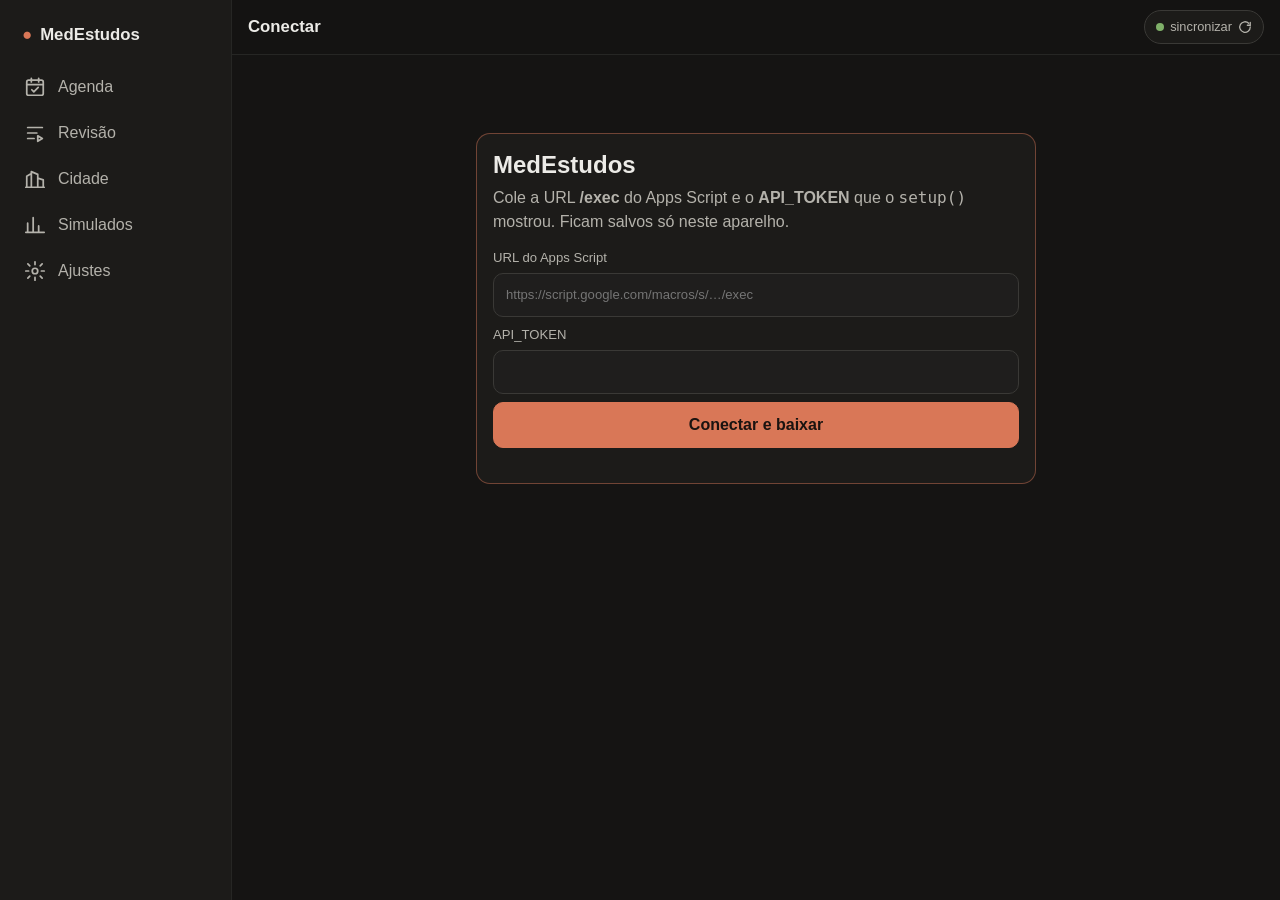
==== index.html @ 6bff692c "MedEstudos 5: PWA offline (Agenda, Revisão por Drops com modo áudio, Cidade, Simulados) + backend Ap" ====
<!DOCTYPE html>
<html lang="pt-BR">
<head>
<meta charset="utf-8">
<meta name="viewport" content="width=device-width, initial-scale=1, viewport-fit=cover">
<meta name="theme-color" content="#151413">
<meta name="apple-mobile-web-app-capable" content="yes">
<meta name="mobile-web-app-capable" content="yes">
<meta name="apple-mobile-web-app-status-bar-style" content="black-translucent">
<meta name="apple-mobile-web-app-title" content="MedEstudos">
<title>MedEstudos</title>
<link rel="manifest" href="manifest.json">
<link rel="apple-touch-icon" href="icon-192.png">
<style>
:root{
  --bg:#151413;--bg2:#1f1e1d;--s1:#1c1b19;--s2:#262624;--s3:#302f2c;--linha:#3a3936;
  --tx:#ecebe7;--tx2:#b4b2ab;--tx3:#85837c;--ac:#d97757;--ac2:#e8956f;--acf:rgba(217,119,87,.14);
  --ok:#7fb069;--okf:rgba(127,176,105,.15);--er:#e06c5f;--erf:rgba(224,108,95,.15);--am:#e3b448;--amf:rgba(227,180,72,.15);
  --az:#5fa8d3;--azf:rgba(95,168,211,.15);--rx:#a78bdb;--rxf:rgba(167,139,219,.15);--la:#e8914a;--laf:rgba(232,145,74,.15);
  --r:14px;--r2:10px;--sb:env(safe-area-inset-bottom,0px);--st:env(safe-area-inset-top,0px);
  --fonte:-apple-system,BlinkMacSystemFont,"SF Pro Text","Segoe UI",Roboto,"Helvetica Neue",Arial,sans-serif;
}
*{box-sizing:border-box;-webkit-tap-highlight-color:transparent}
html,body{margin:0;background:var(--bg);color:var(--tx);font-family:var(--fonte);font-size:16px;line-height:1.5}
body{min-height:100dvh;overscroll-behavior-y:none}
button,input,select,textarea{font:inherit;color:inherit}
a{color:var(--ac2)}
h1,h2,h3,h4{margin:0;line-height:1.25;text-wrap:balance}
h1{font-size:1.5rem}h2{font-size:1.15rem}h3{font-size:1rem}
p{margin:.4em 0}
.mut{color:var(--tx2)}.mut2{color:var(--tx3)}.peq{font-size:.85rem}.mpeq{font-size:.75rem}
.num{font-variant-numeric:tabular-nums}

/* ---------- estrutura ---------- */
#topo{position:sticky;top:0;z-index:20;display:flex;align-items:center;gap:10px;padding:calc(var(--st) + 10px) 16px 10px;
  background:rgba(21,20,19,.92);backdrop-filter:blur(12px);-webkit-backdrop-filter:blur(12px);border-bottom:1px solid var(--s2)}
#topo .titulo{font-weight:650;font-size:1.05rem;flex:1;min-width:0;overflow:hidden;text-overflow:ellipsis;white-space:nowrap}
#sinc{display:flex;align-items:center;gap:6px;border:1px solid var(--linha);background:var(--s1);border-radius:999px;padding:5px 11px;font-size:.8rem;color:var(--tx2);cursor:pointer;min-height:34px}
#sinc .bola{width:8px;height:8px;border-radius:50%;background:var(--ok)}
#sinc.pend .bola{background:var(--am)}#sinc.off .bola{background:var(--tx3)}#sinc.erro .bola{background:var(--er)}
#sinc.girando svg{animation:gira 1s linear infinite}
@keyframes gira{to{transform:rotate(360deg)}}
main{padding:16px 16px calc(96px + var(--sb));max-width:980px;margin:0 auto}
#navb{position:fixed;left:0;right:0;bottom:0;z-index:30;display:flex;background:rgba(28,27,25,.96);backdrop-filter:blur(12px);-webkit-backdrop-filter:blur(12px);
  border-top:1px solid var(--s2);padding:6px 4px calc(6px + var(--sb))}
#navb button{flex:1;background:none;border:0;display:flex;flex-direction:column;align-items:center;gap:2px;padding:6px 0;font-size:.68rem;color:var(--tx3);cursor:pointer;min-height:48px}
#navb button.ativo{color:var(--ac)}
#navb svg,#navl svg{width:22px;height:22px}
#navl{display:none}
@media (min-width:900px){
  body{display:grid;grid-template-columns:232px 1fr}
  #navb{display:none}
  #navl{display:flex;flex-direction:column;gap:2px;position:sticky;top:0;height:100dvh;padding:calc(var(--st) + 18px) 12px 18px;background:var(--s1);border-right:1px solid var(--s2);overflow:auto}
  #navl .marca{font-weight:700;font-size:1.05rem;padding:4px 10px 16px;display:flex;align-items:center;gap:8px}
  #navl button{display:flex;align-items:center;gap:12px;background:none;border:0;border-radius:var(--r2);padding:10px 12px;color:var(--tx2);cursor:pointer;text-align:left}
  #navl button:hover{background:var(--s2)}
  #navl button.ativo{background:var(--acf);color:var(--ac)}
  #coluna{min-width:0}
  main{padding:24px 28px 48px}
}

/* ---------- componentes ---------- */
.card{background:var(--s1);border:1px solid var(--s2);border-radius:var(--r);padding:16px;margin:0 0 12px}
.card.ac{border-color:rgba(217,119,87,.45)}
.sec{margin:22px 0 10px;display:flex;align-items:baseline;justify-content:space-between;gap:10px}
.sec h2{font-size:1rem;letter-spacing:.01em}
.grade{display:grid;gap:12px}
@media (min-width:640px){.g2{grid-template-columns:1fr 1fr}.g3{grid-template-columns:repeat(3,1fr)}}
.g3f{grid-template-columns:repeat(3,1fr);gap:8px}.g3f .card{padding:12px;margin:0}.g3f h2{font-size:1.1rem}
.lin{display:flex;align-items:center;gap:10px}.lin.esp{justify-content:space-between}.lin.wrap{flex-wrap:wrap}
.col{display:flex;flex-direction:column;gap:8px}
.bt{appearance:none;border:1px solid var(--linha);background:var(--s2);color:var(--tx);border-radius:var(--r2);padding:10px 14px;min-height:44px;cursor:pointer;font-weight:550;display:inline-flex;align-items:center;justify-content:center;gap:8px}
.bt:active{transform:scale(.98)}
.bt.pri{background:var(--ac);border-color:var(--ac);color:#1a1310}
.bt.ghost{background:none}
.bt.peq{min-height:36px;padding:6px 11px;font-size:.85rem}
.bt.cheio{width:100%}
.bt:disabled{opacity:.45;cursor:default}
.chip{display:inline-flex;align-items:center;gap:5px;border-radius:999px;padding:3px 10px;font-size:.76rem;font-weight:550;background:var(--s2);color:var(--tx2);white-space:nowrap}
.chip.ac{background:var(--acf);color:var(--ac2)}.chip.ok{background:var(--okf);color:var(--ok)}.chip.er{background:var(--erf);color:var(--er)}
.chip.am{background:var(--amf);color:var(--am)}.chip.az{background:var(--azf);color:var(--az)}.chip.rx{background:var(--rxf);color:var(--rx)}.chip.la{background:var(--laf);color:var(--la)}
.chips{display:flex;gap:6px;flex-wrap:wrap}
.filtro{display:flex;gap:6px;overflow-x:auto;padding-bottom:2px;scrollbar-width:none}
.filtro button{border:1px solid var(--linha);background:none;border-radius:999px;padding:6px 12px;font-size:.82rem;color:var(--tx2);cursor:pointer;white-space:nowrap;min-height:34px}
.filtro button.on{background:var(--acf);border-color:var(--ac);color:var(--ac2)}
input[type=text],input[type=url],input[type=password],input[type=number],input[type=date],input[type=time],input[type=datetime-local],input[type=search],select,textarea{
  width:100%;background:var(--bg2);border:1px solid var(--linha);border-radius:var(--r2);padding:10px 12px;min-height:44px;outline:none}
textarea{min-height:110px;resize:vertical;line-height:1.45}
input:focus,select:focus,textarea:focus{border-color:var(--ac)}
label.campo{display:flex;flex-direction:column;gap:5px;font-size:.82rem;color:var(--tx2)}
.barra{height:8px;border-radius:99px;background:var(--s2);overflow:hidden}
.barra>i{display:block;height:100%;background:var(--ac);border-radius:99px}
.barra.ok>i{background:var(--ok)}
.vazio{text-align:center;color:var(--tx3);padding:26px 10px}
.lista>*{border-top:1px solid var(--s2);padding:12px 0}.lista>*:first-child{border-top:0}
.item{display:flex;align-items:center;gap:12px;cursor:pointer}
.item .mid{flex:1;min-width:0}
.item .t{font-weight:600;overflow:hidden;text-overflow:ellipsis}
.seta{color:var(--tx3);flex:none}
#toast{position:fixed;left:50%;bottom:calc(84px + var(--sb));transform:translateX(-50%) translateY(20px);opacity:0;background:var(--s3);border:1px solid var(--linha);
  color:var(--tx);padding:10px 16px;border-radius:12px;z-index:60;transition:.25s;max-width:min(92vw,460px);font-size:.9rem;pointer-events:none}
#toast.on{opacity:1;transform:translateX(-50%)}
@media (min-width:900px){#toast{bottom:28px}}
.folha{position:fixed;inset:0;z-index:50;background:rgba(0,0,0,.55);display:flex;align-items:flex-end;justify-content:center}
.folha>div{background:var(--s1);border:1px solid var(--s2);border-radius:20px 20px 0 0;width:100%;max-width:560px;max-height:88dvh;overflow:auto;padding:18px 18px calc(18px + var(--sb))}
@media (min-width:900px){.folha{align-items:center}.folha>div{border-radius:20px}}
.voltar{background:none;border:0;color:var(--tx2);display:inline-flex;align-items:center;gap:4px;padding:6px 0;margin-bottom:6px;cursor:pointer;min-height:40px}

/* ---------- energia ---------- */
.energia{border-radius:var(--r);padding:14px 16px;display:flex;gap:12px;align-items:flex-start;margin-bottom:12px;border:1px solid var(--s2)}
.energia .ico{width:38px;height:38px;border-radius:12px;display:grid;place-items:center;flex:none;font-size:1.2rem}
.cor-vermelho{background:var(--erf);color:var(--er)}.cor-roxo{background:var(--rxf);color:var(--rx)}.cor-laranja{background:var(--laf);color:var(--la)}
.cor-amarelo{background:var(--amf);color:var(--am)}.cor-verde{background:var(--okf);color:var(--ok)}.cor-azul{background:var(--azf);color:var(--az)}.cor-padrao{background:var(--acf);color:var(--ac2)}
.semana{display:grid;grid-template-columns:repeat(7,1fr);gap:6px}
.semana div{background:var(--s1);border:1px solid var(--s2);border-radius:10px;padding:7px 2px;text-align:center;font-size:.72rem}
.semana div b{display:block;font-size:.95rem}
.semana .pt{display:flex;gap:2px;justify-content:center;margin-top:4px;min-height:6px}
.semana .pt i{width:6px;height:6px;border-radius:50%}
.semana .hoje{border-color:var(--ac)}

/* ---------- anéis ---------- */
.aneis{display:grid;grid-template-columns:repeat(3,1fr);gap:10px}
.anel{display:flex;flex-direction:column;align-items:center;gap:4px;text-align:center}
.anel svg{width:84px;height:84px}
.anel .v{font-weight:700;font-size:1.05rem}

/* ---------- blocos de revisão ---------- */
.bloco{font-size:1.02rem}
.bloco .txt p{margin:.55em 0}
.bloco .txt strong{color:#fff;font-weight:650}
.bloco .txt ul{margin:.4em 0;padding-left:1.2em}
.verif{background:var(--amf);color:var(--am);border-radius:5px;padding:0 4px;font-size:.8em}
.fluxo{display:flex;flex-direction:column;align-items:stretch;gap:0;margin:12px 0}
.fluxo .no{background:var(--s2);border:1px solid var(--linha);border-radius:12px;padding:10px 12px}
.fluxo .no .rot{font-size:.72rem;color:var(--ac2);font-weight:650;text-transform:uppercase;letter-spacing:.04em}
.fluxo .seta{align-self:center;color:var(--ac);line-height:1;padding:4px 0}
.fluxo .ramos{display:grid;gap:8px;grid-template-columns:1fr 1fr;margin-top:8px}
.fluxo .ramos>div{background:var(--bg2);border-radius:10px;padding:8px 10px;font-size:.9rem}
.fichas{display:grid;gap:10px;margin:12px 0}
@media (min-width:640px){.fichas{grid-template-columns:1fr 1fr}}
.ficha{background:var(--s2);border:1px solid var(--linha);border-radius:12px;padding:12px}
.ficha h4{font-size:.98rem;margin-bottom:6px;color:var(--ac2)}
.ficha dl{margin:0;display:grid;gap:6px}
.ficha dt{font-size:.7rem;text-transform:uppercase;color:var(--tx3);letter-spacing:.04em}
.ficha dd{margin:0}
.lacuna{background:var(--acf);border:1px dashed var(--ac);color:var(--ac2);border-radius:8px;padding:6px 10px;cursor:pointer;display:block;width:100%;text-align:left;font-size:.88rem}
.cadeia{display:flex;flex-wrap:wrap;align-items:center;gap:6px;margin:12px 0}
.cadeia span.elo{background:var(--s2);border:1px solid var(--linha);border-radius:10px;padding:7px 10px;font-size:.92rem}
.cadeia .sx{color:var(--ac)}
.opcoes{display:flex;flex-direction:column;gap:8px;margin-top:10px}
.op{text-align:left;border:1px solid var(--linha);background:var(--s2);border-radius:12px;padding:12px 14px;cursor:pointer;min-height:48px;display:flex;gap:10px}
.op .l{font-weight:700;color:var(--tx3);flex:none}
.op.certa{border-color:var(--ok);background:var(--okf)}.op.errada{border-color:var(--er);background:var(--erf)}
.op:disabled{cursor:default}
.expl{margin-top:10px;background:var(--bg2);border-left:3px solid var(--ac);border-radius:8px;padding:10px 12px;font-size:.93rem}
.progresso-s{display:flex;gap:4px;margin:6px 0 14px}
.progresso-s i{flex:1;height:4px;border-radius:9px;background:var(--s2)}
.progresso-s i.f{background:var(--ac)}

/* ---------- cidade ---------- */
.cidade svg{width:100%;height:auto;display:block}
.predio{cursor:pointer}
.predio:hover .corpo,.predio.sel .corpo{stroke:var(--ac);stroke-width:2}

/* ---------- gráfico ---------- */
.graf svg{width:100%;height:auto;display:block}
.graf text{fill:var(--tx3);font-size:11px}
.cron{font-variant-numeric:tabular-nums;font-weight:700}
.cron.alerta{color:var(--er)}
.check{display:flex;gap:10px;align-items:flex-start;padding:8px 0;cursor:pointer}
.check input{width:20px;height:20px;margin-top:2px;accent-color:var(--ac);flex:none}
table.t{width:100%;border-collapse:collapse;font-size:.88rem}
table.t th,table.t td{padding:8px 6px;border-bottom:1px solid var(--s2);text-align:left;vertical-align:top}
table.t th{color:var(--tx3);font-weight:550;font-size:.75rem;text-transform:uppercase}
.erro-lin{display:grid;gap:6px;grid-template-columns:1fr 70px;background:var(--bg2);border-radius:12px;padding:10px;margin-bottom:8px}
.erro-lin .full{grid-column:1/-1}
@media (min-width:640px){.erro-lin{grid-template-columns:2fr 70px 1.2fr 1.5fr 1.5fr 40px}.erro-lin .full{grid-column:auto}}
.sr{position:absolute;width:1px;height:1px;overflow:hidden;clip:rect(0 0 0 0)}
/* ---------- MedEstudos 5 ---------- */
#navb button span{font-size:.68rem}
.chip.ok{background:var(--okf);color:var(--ok)}.chip.er{background:var(--erf);color:var(--er)}.chip.am{background:var(--amf);color:var(--am)}
.chip.ac{background:var(--acf);color:var(--ac2)}.chip.rx{background:var(--rxf);color:var(--rx)}
.chip.cor-vermelho{background:var(--erf);color:var(--er)}.chip.cor-laranja{background:var(--laf);color:var(--la)}.chip.cor-roxo{background:var(--rxf);color:var(--rx)}
.chip.cor-azul{background:var(--azf);color:var(--az)}.chip.cor-verde{background:var(--okf);color:var(--ok)}.chip.cor-amarelo{background:var(--amf);color:var(--am)}
.dia{background:var(--s1);border:1px solid var(--s2);border-radius:var(--r);padding:12px 14px;margin-bottom:10px}
.dia.hoje{border-color:var(--ac)}.dia.passado{opacity:.72}
.ck{border-top:1px solid var(--s2);padding:10px 0 4px;margin-top:8px}.ck.feito b{color:var(--tx2)}
.ckf{display:grid;grid-template-columns:auto 1fr 1fr auto;gap:6px;margin-top:8px;align-items:center}
.ckf input{min-width:0;width:100%}
.seg2{display:flex;border:1px solid var(--linha);border-radius:10px;overflow:hidden}
.seg2 button{background:none;border:0;padding:8px 10px;color:var(--tx2);font-size:.85rem}.seg2 button.on{background:var(--acf);color:var(--ac2);font-weight:600}
@media (max-width:420px){.ckf{grid-template-columns:1fr 1fr}.ckf .seg2{grid-column:1/-1}.ckf [data-ok]{grid-column:1/-1}}
.luz{display:inline-block;width:10px;height:10px;border-radius:3px;margin-right:5px;vertical-align:-1px}.luz.g{width:12px;height:12px;margin-top:5px;flex:none}
.predio{cursor:pointer}.janelas{display:grid;grid-template-columns:repeat(auto-fill,minmax(11px,1fr));gap:3px}
.janelas i{display:block;aspect-ratio:1;border-radius:2px}
.ouvir{display:flex;align-items:center;gap:14px;width:100%;border:0;border-radius:18px;padding:18px;background:linear-gradient(135deg,var(--ac),#b9573a);color:#fff;text-align:left;cursor:pointer}
.ouvir:disabled{opacity:.45}.ouvir small{display:block;opacity:.85;font-size:.8rem}.ouvir b{font-size:1.1rem}
.frente h2{font-size:1.25rem}.verso h3.h-doc{font-size:1rem;margin:14px 0 4px;color:var(--ac2)}.verso ul{padding-left:18px;margin:4px 0}.verso li{margin:3px 0}
.info{margin:-4px -4px 12px;border-radius:12px;overflow:hidden;cursor:zoom-in;background:var(--bg2)}.info img{width:100%;display:block}
.notas{display:grid;grid-template-columns:repeat(3,1fr);gap:8px;position:sticky;bottom:calc(76px + var(--sb));margin-top:10px}
@media (min-width:900px){.notas{bottom:12px}}
.notas button{border:0;border-radius:14px;padding:12px 4px;font-weight:700;font-size:1rem;color:#141312}.notas small{display:block;font-weight:500;font-size:.72rem;opacity:.8}
.n-er{background:var(--er)}.n-am{background:var(--am)}.n-ok{background:var(--ok)}
.zoom{position:fixed;inset:0;z-index:90;background:#000}.zoom .zc{width:100%;height:100%;overflow:auto;touch-action:pinch-zoom pan-x pan-y}.zoom img{width:100%;display:block}
.zoom .fx{position:fixed;top:calc(var(--st) + 10px);right:10px;z-index:2;background:rgba(0,0,0,.6);border:0;color:#fff;border-radius:50%;width:44px;height:44px}
body.sem-scroll{overflow:hidden}
#player{position:fixed;inset:0;z-index:80;background:#0e0d0c;display:flex;flex-direction:column;padding:calc(var(--st) + 6px) 12px calc(var(--sb) + 10px)}
.pl-top{display:flex;justify-content:space-between;align-items:center}.pl-top button{background:none;border:0;color:var(--tx2);padding:8px}
.pl-img{flex:1;min-height:0;display:flex;align-items:center;justify-content:center;overflow:hidden;border-radius:14px}
.pl-img img{max-width:100%;max-height:100%;object-fit:contain;border-radius:10px}.pl-sem{padding:16px;overflow:auto;max-height:100%;color:var(--tx2)}
.pl-txt{padding:10px 4px}.pl-txt h2{font-size:1.15rem;margin:6px 0 2px}
.pl-ctl{display:flex;justify-content:center;align-items:center;gap:34px;padding:6px 0}
.pl-ctl button{background:none;border:0;color:var(--tx);padding:10px}.pl-ctl .pp{background:var(--ac);color:#141312;border-radius:50%;width:76px;height:76px;display:flex;align-items:center;justify-content:center}
</style>
</head>
<body>
<nav id="navl" aria-label="Navegação"></nav>
<div id="coluna">
  <header id="topo">
    <div class="titulo" id="titulo">MedEstudos</div>
    <button id="sinc" type="button" aria-label="Sincronizar"><span class="bola"></span><span id="sincTx">—</span>
      <svg width="14" height="14" viewBox="0 0 24 24" fill="none" stroke="currentColor" stroke-width="2.2" stroke-linecap="round"><path d="M21 12a9 9 0 1 1-2.64-6.36"/><path d="M21 4v5h-5"/></svg></button>
  </header>
  <main id="view"></main>
</div>
<nav id="navb" aria-label="Navegação"></nav>
<div id="toast" role="status" aria-live="polite"></div>
<script>
'use strict';
const VERSAO_APP = '5.0-drops';
/* ---------------- utilidades ---------------- */
const $ = (s, el = document) => el.querySelector(s);
const $$ = (s, el = document) => Array.from(el.querySelectorAll(s));
const esc = s => String(s == null ? '' : s).replace(/[&<>"']/g, c => ({ '&': '&amp;', '<': '&lt;', '>': '&gt;', '"': '&quot;', "'": '&#39;' }[c]));
const norm = s => String(s == null ? '' : s).normalize('NFD').replace(/[̀-ͯ]/g, '').toLowerCase().replace(/\s+/g, ' ').trim();
const uid = () => (crypto.randomUUID ? crypto.randomUUID() : 'e' + Date.now().toString(36) + Math.random().toString(36).slice(2, 10));
const pad = n => String(n).padStart(2, '0');
const isoDia = (d = new Date()) => d.getFullYear() + '-' + pad(d.getMonth() + 1) + '-' + pad(d.getDate());
const somaDias = (iso, n) => { const d = new Date(iso + 'T12:00:00'); d.setDate(d.getDate() + n); return isoDia(d); };
const diffDias = (a, b) => Math.round((new Date(a + 'T12:00:00') - new Date(b + 'T12:00:00')) / 864e5);
const brDia = iso => iso ? iso.slice(8, 10) + '/' + iso.slice(5, 7) : '—';
const DIAS_SEM = ['dom', 'seg', 'ter', 'qua', 'qui', 'sex', 'sáb'];
const num = v => { if (v == null || v === '') return null; if (typeof v === 'number') return v; let s = String(v).replace('%', '').trim(); if (s.includes(',')) s = s.replace(/\./g, '').replace(',', '.'); const n = parseFloat(s); return isNaN(n) ? null : n; };
const clamp = (v, a, b) => Math.max(a, Math.min(b, v));
const sim = (a, b) => {
  const pa = norm(a).split(/[^a-z0-9]+/).filter(w => w.length > 2), pb = new Set(norm(b).split(/[^a-z0-9]+/).filter(w => w.length > 2));
  if (!pa.length || !pb.size) return 0;
  return pa.filter(w => pb.has(w)).length / Math.min(pa.length, pb.size);
};
function casarAssunto(nome, nomes) {
  const n = norm(nome); if (!n) return null;
  let x = nomes.find(c => norm(c) === n); if (x) return x;
  x = nomes.find(c => { const k = norm(c); return k.includes(n) || n.includes(k); }); if (x) return x;
  let melhor = null, nota = 0.6; nomes.forEach(c => { const s = sim(nome, c); if (s > nota) { nota = s; melhor = c; } });
  return melhor;
}
function pilarCanon(p) {
  const n = norm(p); if (!n) return '';
  return pilares().find(x => norm(x) === n || norm(x).split('/').some(y => n.includes(y))) || p;
}
/** "Clínica Médica", "clinica medica", "GO" → um dos 6 prédios. */
function areaCanon(a) {
  const n = norm(a);
  if (!n) return 'Outros';
  const exato = AREAS6.find(x => norm(x) === n); if (exato) return exato;
  if (n.includes('clin')) return 'Clínica médica';
  if (n.includes('cirur')) return 'Cirurgia';
  if (n.includes('gineco') || n === 'go') return 'Ginecologia';
  if (n.includes('obst')) return 'Obstetrícia';
  if (n.includes('pedi')) return 'Pediatria';
  if (n.includes('prevent') || n.includes('coletiva') || n.includes('familia')) return 'Preventiva';
  return a;
}
/** Markdown leve: **negrito**, *itálico*, listas "- ", parágrafos, [VERIFICAR]. */
function md(s) {
  if (!s) return '';
  const blocos = String(s).replace(/\r/g, '').split(/\n{2,}/);
  return blocos.map(b => {
    const linhas = b.split('\n');
    const inline = t => esc(t).replace(/\*\*(.+?)\*\*/g, '<strong>$1</strong>').replace(/(^|[^*])\*([^*\n]+)\*/g, '$1<em>$2</em>').replace(/\[VERIFICAR\]/g, '<span class="verif">verificar</span>');
    if (linhas.every(l => /^\s*[-•]\s+/.test(l))) return '<ul>' + linhas.map(l => '<li>' + inline(l.replace(/^\s*[-•]\s+/, '')) + '</li>').join('') + '</ul>';
    return '<p>' + linhas.map(inline).join('<br>') + '</p>';
  }).join('');
}
function toast(msg, ms = 2600) {
  const t = $('#toast'); t.textContent = msg; t.classList.add('on');
  clearTimeout(toast._t); toast._t = setTimeout(() => t.classList.remove('on'), ms);
}
async function copiar(texto) {
  try { await navigator.clipboard.writeText(texto); return true; }
  catch (e) {
    const ta = document.createElement('textarea'); ta.value = texto; ta.style.position = 'fixed'; ta.style.opacity = '0';
    document.body.appendChild(ta); ta.select(); let ok = false; try { ok = document.execCommand('copy'); } catch (x) { } ta.remove(); return ok;
  }
}
function folha(html, aoAbrir) {
  const f = document.createElement('div'); f.className = 'folha';
  f.innerHTML = '<div role="dialog" aria-modal="true">' + html + '</div>';
  f.addEventListener('click', e => { if (e.target === f) f.remove(); });
  document.body.appendChild(f);
  if (aoAbrir) aoAbrir(f.firstChild, () => f.remove());
  return () => f.remove();
}

/* ---------------- ícones ---------------- */
const ICO = {
  agenda: '<rect x="3" y="4.5" width="18" height="16.5" rx="2"/><path d="M3 9.5h18M8 2.5v4M16 2.5v4"/><path d="m8.5 15 2.2 2.2 4.8-4.8"/>',
  revisao: '<path d="M4 6h16M4 12h10M4 18h7"/><path d="m15 15 5 3-5 3z"/>',
  cidade: '<path d="M3 21V9l5-3v15M8 21V4l7 3v14M15 21V11l6 2v8M2 21h20"/>',
  simulados: '<path d="M4 20V10M10 20V4M16 20v-7M22 20H2"/>',
  ajustes: '<circle cx="12" cy="12" r="3"/><path d="M12 2v3M12 19v3M4.2 4.2l2.1 2.1M17.7 17.7l2.1 2.1M2 12h3M19 12h3M4.2 19.8l2.1-2.1M17.7 6.3l2.1-2.1"/>',
  play: '<path d="M7 4v16l13-8z" fill="currentColor"/>', pause: '<path d="M7 4h4v16H7zM14 4h4v16h-4z" fill="currentColor"/>',
  prox: '<path d="M5 4l10 8-10 8zM17 4h2.5v16H17z" fill="currentColor"/>', ant: '<path d="M19 4 9 12l10 8zM4.5 4H7v16H4.5z" fill="currentColor"/>',
  fechar: '<path d="M6 6l12 12M18 6 6 18"/>', voltar: '<path d="M15 18l-6-6 6-6"/>', seta: '<path d="M9 18l6-6-6-6"/>'
};
const ico = (k, w = 22) => `<svg width="${w}" height="${w}" viewBox="0 0 24 24" fill="none" stroke="currentColor" stroke-width="1.9" stroke-linecap="round" stroke-linejoin="round" aria-hidden="true">${ICO[k] || ''}</svg>`;

/* ---------------- IndexedDB (kv, outbox, img) ---------------- */
const DB = {
  _db: null,
  abrir() {
    if (this._db) return Promise.resolve(this._db);
    return new Promise((ok, falha) => {
      const r = indexedDB.open('medestudos5', 1);
      r.onupgradeneeded = () => { const d = r.result; d.createObjectStore('kv'); d.createObjectStore('outbox', { keyPath: 'event_id' }); d.createObjectStore('img'); };
      r.onsuccess = () => { this._db = r.result; ok(this._db); };
      r.onerror = () => falha(r.error);
    });
  },
  async tx(store, modo, fn) {
    const d = await this.abrir();
    return new Promise((ok, falha) => {
      const t = d.transaction(store, modo), s = t.objectStore(store); let res;
      const r = fn(s); if (r) r.onsuccess = () => { res = r.result; };
      t.oncomplete = () => ok(res); t.onerror = () => falha(t.error); t.onabort = () => falha(t.error);
    });
  },
  get: k => DB.tx('kv', 'readonly', s => s.get(k)),
  set: (k, v) => DB.tx('kv', 'readwrite', s => s.put(v, k)),
  imgGet: k => DB.tx('img', 'readonly', s => s.get(k)),
  imgSet: (k, v) => DB.tx('img', 'readwrite', s => s.put(v, k)),
  imgKeys: () => DB.tx('img', 'readonly', s => s.getAllKeys()),
  outboxAll: () => DB.tx('outbox', 'readonly', s => s.getAll()),
  outboxAdd: ev => DB.tx('outbox', 'readwrite', s => s.put(ev)),
  outboxDel: ids => DB.tx('outbox', 'readwrite', s => { ids.forEach(id => s.delete(id)); }),
  outboxCount: () => DB.tx('outbox', 'readonly', s => s.count())
};

/* ---------------- estado ---------------- */
const GAS = !!(window.google && google.script && google.script.run); // aberto pela URL /exec do Apps Script
const S = { cred: null, boot: null, local: { pausa: 8, voz: '' }, pend: 0, sincronizando: false, ultimaSinc: null, erroSinc: '', bootNovo: null };
const B = () => S.boot || {};
const cfg = (nome, padrao) => { const c = B().config || {}; const k = Object.keys(c).find(x => norm(x) === norm(nome)); return k == null || c[k] === '' ? padrao : c[k]; };
const pilares = () => (B().pilares && B().pilares.length ? B().pilares : ['Fisiopatologia/Anatomia', 'Clínica/Diferencial', 'Propedêutica/Exames', 'Farmacologia/Tratamento', 'Algoritmo/Conduta']);
const AREAS6 = ['Clínica médica', 'Cirurgia', 'Ginecologia', 'Obstetrícia', 'Pediatria', 'Preventiva'];
const salvarBoot = () => DB.set('boot', S.boot);
const salvarLocal = () => DB.set('local', S.local);

/* ---------------- API (fetch no GitHub Pages · google.script.run dentro do Apps Script) ---------------- */
function apiGas(params) {
  return new Promise((ok, falha) => google.script.run.withSuccessHandler(t => { const j = JSON.parse(t); j.ok ? ok(j) : falha(new Error(j.erro || 'falha')); })
    .withFailureHandler(falha).apiRun(JSON.stringify(params)));
}
async function apiGet(params) {
  if (GAS) return apiGas(params);
  const u = new URL(S.cred.url);
  Object.entries(Object.assign({ token: S.cred.token }, params)).forEach(([k, v]) => u.searchParams.set(k, v));
  const j = await (await fetch(u.toString(), { redirect: 'follow', cache: 'no-store' })).json();
  if (!j.ok) throw new Error(j.erro || 'falha na API');
  return j;
}
async function apiPost(corpo) {
  if (GAS) return apiGas(corpo);
  const r = await fetch(S.cred.url, { method: 'POST', redirect: 'follow', headers: { 'Content-Type': 'text/plain;charset=utf-8' }, body: JSON.stringify(Object.assign({ token: S.cred.token }, corpo)) });
  const j = await r.json();
  if (!j.ok) throw new Error(j.erro || 'falha na API');
  return j;
}

/* ---------------- Outbox: tudo funciona offline e sobe quando houver sinal ---------------- */
async function emitir(tipo, dados) {
  const ev = Object.assign({ event_id: uid(), tipo, ts: new Date().toISOString(), data: isoDia() }, dados || {});
  await DB.outboxAdd(ev); await salvarBoot(); await atualizarPend();
  clearTimeout(emitir._t); emitir._t = setTimeout(() => sincronizar(false), 2500);
  return ev;
}
async function atualizarPend() { S.pend = await DB.outboxCount(); pintarSinc(); }
function pintarSinc() {
  const b = $('#sinc'), t = $('#sincTx'); if (!b) return;
  b.classList.remove('pend', 'off', 'erro', 'girando');
  if (S.sincronizando) b.classList.add('girando');
  if (!navigator.onLine) { b.classList.add('off'); t.textContent = S.pend ? S.pend + ' offline' : 'offline'; return; }
  if (S.erroSinc) b.classList.add('erro');
  if (S.pend) { b.classList.add('pend'); t.textContent = S.pend + (S.pend === 1 ? ' pendente' : ' pendentes'); }
  else t.textContent = S.ultimaSinc ? 'sincronizado' : 'sincronizar';
}
async function sincronizar(forcarBoot) {
  if (!S.cred || S.sincronizando || !navigator.onLine) { pintarSinc(); return; }
  S.sincronizando = true; S.erroSinc = ''; pintarSinc();
  try {
    let fila = (await DB.outboxAll()).sort((a, b) => String(a.ts).localeCompare(String(b.ts)));
    while (fila.length) {
      const lote = fila.slice(0, 40);
      const r = await apiPost({ action: 'syncOutbox', eventos: lote });
      const remover = (r.resultados || []).filter(x => x.event_id).map(x => x.event_id);
      (r.resultados || []).filter(x => x.status === 'erro').forEach(x => console.warn('evento com erro', x));
      await DB.outboxDel(remover);
      fila = fila.filter(e => !remover.includes(e.event_id));
      if (remover.length < lote.length) break;
    }
    await atualizarPend();
    if (!S.pend || forcarBoot) await baixarBoot(true);
    S.ultimaSinc = new Date();
  } catch (e) {
    S.erroSinc = e.message || String(e);
    if (forcarBoot) toast('Sem conexão com o Apps Script: ' + S.erroSinc);
  } finally { S.sincronizando = false; pintarSinc(); }
}
async function baixarBoot(fresco) {
  const j = await apiGet({ action: 'bootstrap', fresh: fresco ? '1' : '0' });
  delete j.ms;
  if (Player.ativo || Rota.sessao) { S.bootNovo = j; return; }
  S.boot = j; S.ultimaSinc = new Date(); await salvarBoot(); Rota.render();
  baixarImagens();
}

/* ---------------- Infográficos guardados no aparelho ---------------- */
const IMG = {};
async function imgURL(id) {
  if (!id) return '';
  if (IMG[id]) return IMG[id];
  let d = await DB.imgGet(id).catch(() => null);
  if (!d && navigator.onLine && S.cred) {
    try { const j = await apiGet({ action: 'imagem', id }); d = 'data:' + j.mime + ';base64,' + j.b64; await DB.imgSet(id, d); } catch (e) { return ''; }
  }
  return (IMG[id] = d || '');
}
async function baixarImagens() {
  const lim = somaDias(isoDia(), 7);
  const ids = ((B().revisao || {}).drops || []).filter(d => d.img && d.prox <= lim).map(d => d.img);
  for (const id of ids) await imgURL(id);
}

/* ---------------- navegação ---------------- */
const NAV = [['agenda', 'Agenda'], ['revisao', 'Revisão'], ['cidade', 'Cidade'], ['simulados', 'Simulados'], ['ajustes', 'Ajustes']];
const Rota = {
  atual: 'agenda', arg: '', sessao: null,
  ir(h) { if (location.hash !== '#' + h) location.hash = h; else this.render(); },
  ler() { const h = decodeURIComponent(location.hash.slice(1)) || 'agenda'; const i = h.indexOf('/'); this.atual = i < 0 ? h : h.slice(0, i); this.arg = i < 0 ? '' : h.slice(i + 1); },
  render() {
    this.ler();
    if (!S.cred) this.atual = 'conexao';
    if (S.bootNovo && !this.sessao && !Player.ativo) { S.boot = S.bootNovo; S.bootNovo = null; salvarBoot(); }
    const base = this.atual === 'lancar' ? 'simulados' : this.atual === 'card' ? 'revisao' : this.atual;
    $$('#navl button,#navb button').forEach(b => b.classList.toggle('ativo', b.dataset.r === base));
    if (!['lancar', 'card'].includes(this.atual)) this.sessao = null;
    const v = $('#view'), fn = TELAS[this.atual] || TELAS.agenda;
    try { fn(v, this.arg); } catch (e) { console.error(e); v.innerHTML = '<div class="card"><h2>Erro na tela</h2><p class="mut">' + esc(e.message) + '</p></div>'; }
    window.scrollTo(0, 0);
  }
};
function titulo(t) { $('#titulo').textContent = t; document.title = t + ' · MedEstudos'; }
function montarNav() {
  $('#navl').innerHTML = '<div class="marca"><span style="color:var(--ac)">●</span> MedEstudos</div>' + NAV.map(([r, n]) => `<button data-r="${r}">${ico(r)}<span>${n}</span></button>`).join('');
  $('#navb').innerHTML = NAV.map(([r, n]) => `<button data-r="${r}">${ico(r)}<span>${n}</span></button>`).join('');
  $$('#navl button,#navb button').forEach(b => b.onclick = () => Rota.ir(b.dataset.r));
}
const TELAS = {};

/* ---------------- Conexão e Ajustes ---------------- */
TELAS.conexao = (v) => {
  titulo('Conectar');
  const c = S.cred || {};
  v.innerHTML = `<div class="card ac" style="max-width:560px;margin:6vh auto 0">
    <h1 style="margin-bottom:6px">MedEstudos</h1>
    <p class="mut">Cole a URL <b>/exec</b> do Apps Script e o <b>API_TOKEN</b> que o <code>setup()</code> mostrou. Ficam salvos só neste aparelho.</p>
    <div class="col" style="margin-top:14px">
      <label class="campo">URL do Apps Script<input type="url" id="cUrl" placeholder="https://script.google.com/macros/s/…/exec" value="${esc(c.url || '')}" autocomplete="off"></label>
      <label class="campo">API_TOKEN<input type="password" id="cTok" value="${esc(c.token || '')}" autocomplete="off"></label>
      <button class="bt pri cheio" id="cOk">Conectar e baixar</button><p class="mut2 peq" id="cMsg"></p></div></div>`;
  $('#cOk').onclick = async () => {
    const url = $('#cUrl').value.trim(), token = $('#cTok').value.trim();
    if (!/^https:\/\/script\.google(usercontent)?\.com\/.+\/exec/.test(url)) { $('#cMsg').textContent = 'A URL precisa terminar em /exec.'; return; }
    $('#cOk').disabled = true; $('#cMsg').textContent = 'Testando…';
    const ant = S.cred; S.cred = { url, token };
    try { await apiGet({ action: 'ping' }); await DB.set('cred', S.cred); $('#cMsg').textContent = 'Conectado. Baixando…'; await baixarBoot(true); Rota.ir('agenda'); }
    catch (e) { S.cred = ant; $('#cMsg').textContent = 'Não conectou: ' + e.message; $('#cOk').disabled = false; }
  };
};
TELAS.ajustes = (v) => {
  titulo('Ajustes');
  const vozes = Fala.vozes();
  v.innerHTML = `<div class="card col">
      <h3>Modo áudio</h3>
      <label class="campo">Pausa para pensar: <b id="pzv">${S.local.pausa}s</b><input type="range" min="5" max="15" step="1" id="pz" value="${S.local.pausa}"></label>
      <label class="campo">Voz<select id="vz"><option value="">Automática (pt-BR)</option>${vozes.map(x => `<option ${x.name === S.local.voz ? 'selected' : ''}>${esc(x.name)}</option>`).join('')}</select></label>
      <label class="campo">Velocidade: <b id="vlv">${S.local.vel || 1}×</b><input type="range" min="0.8" max="1.4" step="0.05" id="vl" value="${S.local.vel || 1}"></label>
      <button class="bt" id="tst">🔊 Testar voz</button></div>
    <div class="card col"><h3>Offline</h3><p class="mut peq">Textos e infográficos dos próximos 7 dias ficam no aparelho. Abra o app com internet antes de viajar.</p>
      <button class="bt" id="bx">⬇ Baixar tudo agora</button><p class="mut2 peq" id="bxm"></p></div>
    <div class="card col"><h3>Conexão</h3><p class="mut peq">${GAS ? 'Aberto direto pelo Apps Script.' : esc((S.cred || {}).url || '—')}</p>
      ${GAS ? '' : '<button class="bt" id="rc">Trocar URL / token</button>'}
      <p class="mut2 mpeq">Dados de ${esc(B().geradoEm ? new Date(B().geradoEm).toLocaleString('pt-BR') : '—')} · v${esc(B().versao || '')}</p></div>`;
  $('#pz').oninput = e => { S.local.pausa = +e.target.value; $('#pzv').textContent = S.local.pausa + 's'; salvarLocal(); };
  $('#vl').oninput = e => { S.local.vel = +e.target.value; $('#vlv').textContent = S.local.vel + '×'; salvarLocal(); };
  $('#vz').onchange = e => { S.local.voz = e.target.value; salvarLocal(); };
  $('#tst').onclick = () => Fala.falar('Olá, Bruno. Esta é a voz da sua revisão.', () => { });
  $('#bx').onclick = async () => { $('#bxm').textContent = 'Baixando…'; await sincronizar(true); await baixarImagens(); $('#bxm').textContent = 'Pronto: ' + (await DB.imgKeys()).length + ' infográfico(s) no aparelho.'; };
  if ($('#rc')) $('#rc').onclick = () => { S.cred = null; Rota.render(); };
};

/* =================== Agenda semanal + check-in =================== */
const NOME_DIA = ['Domingo', 'Segunda', 'Terça', 'Quarta', 'Quinta', 'Sexta', 'Sábado'];
function cargaDia(p) { return p >= 8 ? ['pesado', 'er'] : p >= 4 ? ['médio', 'am'] : ['leve', 'ok']; }
function linhaCheckin(x, dia, origem) {
  const c = x.checkin, nome = x.catalogo || x.assunto;
  const k = esc(JSON.stringify({ a: nome, d: dia, o: origem }));
  return `<div class="ck ${c ? 'feito' : ''}" data-ck="${k}">
    <div class="lin esp" style="align-items:flex-start"><div><b>${esc(nome)}</b>${x.catalogo && norm(x.catalogo) !== norm(x.assunto) ? `<div class="mpeq mut2">${esc(x.assunto)}</div>` : ''}
      <div class="mpeq mut">${esc([x.area, x.hora, x.prazo ? 'prazo ' + brDia(x.prazo) : '', x.info && x.info.topicos > 1 ? x.info.topicos + ' tópicos de prova' : ''].filter(Boolean).join(' · '))}</div></div>
      ${c ? `<span class="chip ${c.estudou ? 'ok' : 'er'}">${c.estudou ? (c.feitas ? c.certas + '/' + c.feitas : '✓') : 'não'}</span>` : ''}</div>
    ${c ? '' : `<div class="ckf"><div class="seg2"><button data-e="1" class="on">Estudei</button><button data-e="0">Não</button></div>
      <input type="number" inputmode="numeric" placeholder="Questões" data-q><input type="number" inputmode="numeric" placeholder="Acertos" data-c>
      <button class="bt pri peq" data-ok>Salvar</button></div>`}</div>`;
}
function ligarCheckins(v, rerender) {
  $$('[data-ck]', v).forEach(el => {
    if (!$('[data-ok]', el)) return;
    let estudou = true;
    $$('[data-e]', el).forEach(b => b.onclick = () => { estudou = b.dataset.e === '1'; $$('[data-e]', el).forEach(x => x.classList.toggle('on', x === b)); });
    $('[data-ok]', el).onclick = async () => {
      const info = JSON.parse(el.dataset.ck), q = +$('[data-q]', el).value || 0, c = +$('[data-c]', el).value || 0;
      if (c > q) { toast('Acertos maior que questões.'); return; }
      const ck = { estudou, feitas: q, certas: c, data: info.d };
      (B().semana.dias || []).forEach(d => [...d.extensivo, ...(d.internato || [])].forEach(x => { if (norm(x.catalogo || x.assunto) === norm(info.a)) x.checkin = ck; }));
      const cat = (B().catalogo || []).find(x => norm(x.nome) === norm(info.a));
      if (cat && (q || estudou)) { cat.feitas += q; cat.certas += c; cat.contato = isoDia(); }
      await emitir('checkin', { assunto: info.a, estudou, feitas: q, certas: c, data: info.d, origem: info.o });
      toast(estudou ? 'Check-in salvo.' : 'Marcado como não estudado.'); rerender();
    };
  });
}
TELAS.agenda = (v) => {
  titulo('Agenda');
  const sem = B().semana || { dias: [] }, hoje = isoDia();
  const fila = filaDoDia();
  const total = sem.dias.reduce((s, d) => s + d.extensivo.length + (d.internato || []).length, 0);
  const feitos = sem.dias.reduce((s, d) => s + [...d.extensivo, ...(d.internato || [])].filter(x => x.checkin).length, 0);
  v.innerHTML = `
    ${sem.revisao ? '<div class="card ac"><b>Semana de revisão do Extensivo</b><p class="mut peq">Sem Drops novos: a Revisão vira maratona dos flashcards das últimas semanas e do que você marcou "Errei".</p></div>' : ''}
    ${sem.erro ? `<div class="card"><p class="mut">${esc(sem.erro)}</p></div>` : ''}
    <div class="grade g3f" style="margin-bottom:12px">
      <div class="card"><div class="mut mpeq">Extensivo</div><h2 class="num">${sem.semanaN ? 'Sem. ' + esc(sem.semanaN) : '—'}</h2><div class="mut peq">${brDia(sem.segunda)} a ${brDia(somaDias(sem.segunda || hoje, 6))}</div></div>
      <div class="card"><div class="mut mpeq">Check-ins</div><h2 class="num">${feitos}/${total}</h2><div class="mut peq">na semana</div></div>
      <div class="card" id="irRev" style="cursor:pointer"><div class="mut mpeq">Revisão hoje</div><h2 class="num">${fila.length}</h2><div class="mut peq">Drops + cards ›</div></div>
    </div>
    ${sem.dias.map(d => {
      const dt = new Date(d.iso + 'T12:00:00'), [cg, cc] = cargaDia(d.peso), itens = d.extensivo.length + (d.internato || []).length;
      return `<div class="dia ${d.iso === hoje ? 'hoje' : ''} ${d.iso < hoje ? 'passado' : ''}">
        <div class="lin esp"><h3>${NOME_DIA[dt.getDay()]} <span class="mut">${brDia(d.iso)}</span></h3>${d.folga ? '<span class="chip ok">folga</span>' : `<span class="chip ${cc}">${cg}</span>`}</div>
        ${d.eventos.length ? `<div class="chips" style="margin:6px 0">${d.eventos.map(e => `<span class="chip cor-${e.cor || 'x'}">${esc(e.hora)} ${esc(e.titulo)}</span>`).join('')}</div>` : ''}
        ${d.extensivo.map(x => linhaCheckin(x, d.iso, x.evento || 'Extensivo')).join('')}
        ${(d.internato || []).map(x => linhaCheckin(x, d.iso, 'Internato')).join('')}
        ${!itens && !d.eventos.length ? '<div class="mpeq mut2">Livre</div>' : ''}</div>`;
    }).join('') || '<div class="vazio">Nenhum evento lido do Calendar.</div>'}
    <div class="sec"><h2>Registrar outro assunto</h2></div>
    <div class="card"><datalist id="dlA">${(B().catalogo || []).map(c => `<option value="${esc(c.nome)}">`).join('')}</datalist>
      <div class="ck" data-ck='${esc(JSON.stringify({ a: '', d: hoje, o: 'Avulso' }))}' id="avulso"><input type="text" list="dlA" placeholder="Assunto do catálogo" id="avA" style="width:100%;margin-bottom:8px">
      <div class="ckf"><div class="seg2"><button data-e="1" class="on">Estudei</button><button data-e="0">Não</button></div>
      <input type="number" inputmode="numeric" placeholder="Questões" data-q><input type="number" inputmode="numeric" placeholder="Acertos" data-c><button class="bt pri peq" data-ok>Salvar</button></div></div></div>`;
  $('#irRev').onclick = () => Rota.ir('revisao');
  $('#avA').onchange = e => { const el = $('#avulso'), o = JSON.parse(el.dataset.ck); o.a = e.target.value; el.dataset.ck = JSON.stringify(o); };
  ligarCheckins(v, () => TELAS.agenda(v));
};

/* =================== Cidade: panorama de todos os assuntos =================== */
const LUZ = { apagada: ['Nunca vi', 'var(--s3)'], contato: ['Já tive contato', 'var(--az)'], vermelha: ['< 50%', 'var(--er)'], amarela: ['50–74%', 'var(--am)'], verde: ['≥ 75%', 'var(--ok)'] };
TELAS.cidade = (v, arg) => {
  const areas = B().cidade || [];
  if (arg) {
    const a = areas.find(x => norm(x.area) === norm(arg)); if (!a) { Rota.ir('cidade'); return; }
    titulo(a.area);
    const f = Rota._fC || 'todos', ordem = { vermelha: 0, amarela: 1, contato: 2, verde: 3, apagada: 4 };
    const lista = a.assuntos.filter(x => f === 'todos' || x.luz === f).sort((x, y) => ordem[x.luz] - ordem[y.luz] || (y.rec || 0) - (x.rec || 0));
    v.innerHTML = `<button class="voltar">${ico('voltar', 18)} Cidade</button>
      <div class="filtro" style="margin:8px 0 12px"><button data-f="todos" class="${f === 'todos' ? 'on' : ''}">Todos</button>${Object.keys(LUZ).map(k => `<button data-f="${k}" class="${f === k ? 'on' : ''}"><i class="luz" style="background:${LUZ[k][1]}"></i>${LUZ[k][0]}</button>`).join('')}</div>
      <div class="card"><div class="lista">${lista.map(x => `<div class="lin" style="align-items:flex-start"><i class="luz g" style="background:${LUZ[x.luz][1]}"></i><div style="flex:1;min-width:0"><b>${esc(x.nome)}</b>
        <div class="mpeq mut">${esc(x.sub || '')}${x.rec ? ' · recorrência ' + x.rec : ''}${x.drops ? ' · ' + x.drops + ' Drop(s)' : ''}${x.contato ? ' · contato ' + brDia(x.contato) : ''}</div></div>
        <div class="num peq" style="text-align:right">${x.feitas ? `${x.certas}/${x.feitas}` : ''}${x.simQ ? `<div class="mpeq mut">sim ${x.simQ - x.simE}/${x.simQ}</div>` : ''}${x.pct != null ? `<div class="mpeq"><b>${x.pct}%</b></div>` : ''}</div></div>`).join('') || '<div class="vazio">Nada aqui.</div>'}</div></div>`;
    $('.voltar', v).onclick = () => Rota.ir('cidade');
    $$('[data-f]', v).forEach(b => b.onclick = () => { Rota._fC = b.dataset.f; TELAS.cidade(v, arg); });
    return;
  }
  titulo('Cidade');
  const T = areas.reduce((s, a) => ({ t: s.t + a.total, c: s.c + a.contato }), { t: 0, c: 0 });
  v.innerHTML = `<div class="card"><div class="lin esp"><div><div class="mut mpeq">Assuntos com contato</div><h2 class="num">${T.c} / ${T.t}</h2></div><h2 class="num" style="color:var(--ac)">${T.t ? Math.round(100 * T.c / T.t) : 0}%</h2></div>
      <div class="barra" style="margin-top:8px"><i style="width:${T.t ? 100 * T.c / T.t : 0}%"></i></div>
      <div class="chips" style="margin-top:10px">${Object.keys(LUZ).map(k => `<span class="mpeq mut"><i class="luz" style="background:${LUZ[k][1]}"></i>${LUZ[k][0]}</span>`).join(' ')}</div></div>
    ${areas.map(a => { const pe = a.feitas ? Math.round(100 * a.certas / a.feitas) : null, ps = a.simQ ? Math.round(100 * (a.simQ - a.simE) / a.simQ) : null;
      return `<div class="card predio" data-a="${esc(a.area)}"><div class="lin esp"><h3>${esc(a.area)}</h3><span class="mut peq">${a.contato}/${a.total} ›</span></div>
        <div class="mpeq mut" style="margin:2px 0 8px">${pe != null ? 'Questões ' + pe + '%' : 'Sem questões'}${ps != null ? ' · Simulados ' + ps + '%' : ''}</div>
        <div class="janelas">${a.assuntos.map(x => `<i style="background:${LUZ[x.luz][1]}" title="${esc(x.nome)}"></i>`).join('')}</div></div>`; }).join('')}`;
  $$('[data-a]', v).forEach(c => c.onclick = () => Rota.ir('cidade/' + c.dataset.a));
};

/* =================== Revisão: Drops + Flashcards + modo áudio/carro =================== */
const GATILHO = 'Quais são os achados clássicos, a lógica, a conduta padrão-ouro e as armadilhas de prova?';

/** Fila de hoje: tudo vencido. Em semana de revisão do Extensivo, puxa também os próximos 7 dias e o que você errou. */
function filaDoDia() {
  const R = B().revisao || { drops: [], flash: [] }, hoje = isoDia(), rev = (B().semana || {}).revisao;
  const lim = rev ? somaDias(hoje, 7) : hoje;
  const ok = x => x.prox <= lim || (rev && x.erros > 0);
  const feitos = S.local.feitosHoje && S.local.feitosHoje.dia === hoje ? S.local.feitosHoje.ids : [];
  return [...R.drops.filter(ok), ...R.flash.filter(ok)].filter(x => !feitos.includes(x.kind + x.id))
    .sort((a, b) => (a.kind === b.kind ? 0 : a.kind === 'drop' ? -1 : 1) || String(a.prox).localeCompare(String(b.prox)));
}
function marcarFeito(item) {
  const hoje = isoDia();
  if (!S.local.feitosHoje || S.local.feitosHoje.dia !== hoje) S.local.feitosHoje = { dia: hoje, ids: [] };
  S.local.feitosHoje.ids.push(item.kind + item.id); salvarLocal();
}
/** Mesma regra do servidor (Revisao.gs → T_proximo_). */
function proximo(nota, i, f) {
  i = +i || 0; f = +f || 2.1;
  if (nota === 'errei') { i = 1; f = Math.max(1.3, f - 0.2); }
  else if (nota === 'dificil') { i = i < 3 ? 3 : Math.round(i * 1.2); f = Math.max(1.3, f - 0.15); }
  else i = i < 7 ? 7 : Math.round(i * f);
  return { intervalo: Math.min(i, 180), facilidade: Math.round(f * 100) / 100 };
}
async function avaliar(item, nota) {
  const p = proximo(nota, item.intervalo, item.facilidade);
  Object.assign(item, p, { prox: somaDias(isoDia(), p.intervalo) });
  if (nota === 'errei') item.erros++; else item.acertos++;
  marcarFeito(item);
  await emitir('avaliar', { kind: item.kind, id: item.id, nota });
  return p.intervalo;
}
const rotulo = x => x.kind === 'drop' ? 'Drop #' + (x.serie || 1) : 'Flashcard';

TELAS.revisao = (v) => {
  titulo('Revisão');
  const fila = filaDoDia(), R = B().revisao || { drops: [], flash: [] }, hoje = isoDia();
  const min = Math.round(fila.reduce((s, x) => s + ((x.audio || x.verso || '').length / 14 + S.local.pausa + 6), 0) / 60);
  const prox = [...R.drops, ...R.flash].filter(x => x.prox > hoje).sort((a, b) => a.prox.localeCompare(b.prox)).slice(0, 12);
  v.innerHTML = `
    <button class="ouvir" id="ouvir" ${fila.length ? '' : 'disabled'}>${ico('play', 26)}<span><b>Ouvir revisão do dia</b><small>${fila.length} item(ns) · ~${min} min · pausa ${S.local.pausa}s</small></span></button>
    ${(B().semana || {}).revisao ? '<p class="mut peq" style="margin:8px 2px">Semana de revisão: a fila inclui os próximos 7 dias e tudo que você errou.</p>' : ''}
    ${R.pendentesGeracao ? `<p class="mut2 mpeq" style="margin:8px 2px">${R.pendentesGeracao} Drop(s) em produção para esta semana.</p>` : ''}
    <div class="sec"><h2>Hoje</h2>${fila.length ? '<button class="bt peq" id="ler">Revisar na tela</button>' : ''}</div>
    <div class="card"><div class="lista">${fila.map((x, i) => `<div class="item" data-i="${i}"><span class="chip ${x.kind === 'drop' ? 'ac' : 'rx'}">${rotulo(x)}</span>
      <div class="mid"><div class="t">${esc(x.assunto)}</div><div class="mpeq mut">${esc(x.area || '')}${x.esp && x.esp !== x.area ? ' · ' + esc(x.esp) : ''}${x.erros ? ' · ' + x.erros + ' erro(s)' : ''}</div></div>${ico('seta', 18)}</div>`).join('') || '<div class="vazio">Nada para hoje. 🎉</div>'}</div></div>
    <div class="sec"><h2>Próximos</h2></div>
    <div class="card"><div class="lista">${prox.map(x => `<div class="lin esp peq"><span>${esc(x.assunto)} <span class="mut2">${rotulo(x)}</span></span><span class="num mut">${brDia(x.prox)}</span></div>`).join('') || '<div class="vazio">—</div>'}</div></div>`;
  $('#ouvir').onclick = () => Player.abrir(filaDoDia(), 0);
  if ($('#ler')) $('#ler').onclick = () => { Rota.sessao = { fila: filaDoDia(), i: 0 }; Rota.ir('card'); };
  $$('[data-i]', v).forEach(el => el.onclick = () => { Rota.sessao = { fila: filaDoDia(), i: +el.dataset.i }; Rota.ir('card'); });
};

/* ---------- card na tela: frente → verso (MODO LEITURA + infográfico) → Errei/Difícil/Fácil ---------- */
TELAS.card = async (v) => {
  const s = Rota.sessao; if (!s || !s.fila.length) { Rota.ir('revisao'); return; }
  if (s.i >= s.fila.length) { titulo('Revisão'); v.innerHTML = `<div class="card" style="text-align:center"><h2>Fila concluída ✓</h2><p class="mut">${s.fila.length} item(ns) revisado(s).</p><button class="bt pri" id="fim">Voltar</button></div>`; Rota.sessao = null; $('#fim').onclick = () => Rota.ir('revisao'); return; }
  const x = s.fila[s.i], virado = !!s.virado;
  titulo((s.i + 1) + ' de ' + s.fila.length);
  v.innerHTML = `<button class="voltar">${ico('voltar', 18)} Revisão</button>
    <div class="card frente"><div class="chips"><span class="chip ${x.kind === 'drop' ? 'ac' : 'rx'}">${rotulo(x)}</span><span class="chip">${esc(x.area || '')}</span>${x.esp && x.esp !== x.area ? `<span class="chip">${esc(x.esp)}</span>` : ''}</div>
      <h2 style="margin:10px 0 6px">${esc(x.assunto)}</h2><p class="mut">${x.kind === 'drop' ? GATILHO : md(x.frente)}</p></div>
    ${virado ? `<div class="card verso">${x.kind === 'drop' ? (x.img ? '<div id="info" class="info"><div class="mut2 peq">carregando infográfico…</div></div>' : '') + (md2(x.leitura) || `<p class="mut">Texto ainda não baixado. ${x.doc ? `<a href="${esc(x.doc)}" target="_blank">Abrir o Doc</a>` : ''}</p>`) : md2(x.verso)}</div>
      <div class="notas"><button data-n="errei" class="n-er">Errei<small>1 dia</small></button><button data-n="dificil" class="n-am">Difícil<small>${proximo('dificil', x.intervalo, x.facilidade).intervalo} d</small></button><button data-n="facil" class="n-ok">Fácil<small>${proximo('facil', x.intervalo, x.facilidade).intervalo} d</small></button></div>`
    : '<button class="bt pri cheio" id="virar" style="margin-top:4px">Mostrar resposta</button>'}`;
  $('.voltar', v).onclick = () => { Rota.sessao = null; Rota.ir('revisao'); };
  if (!virado) { $('#virar').onclick = () => { s.virado = true; TELAS.card(v); }; return; }
  $$('[data-n]', v).forEach(b => b.onclick = async () => { const d = await avaliar(x, b.dataset.n); toast('Volta em ' + d + (d === 1 ? ' dia' : ' dias')); s.i++; s.virado = false; TELAS.card(v); });
  if (x.img) { const u = await imgURL(x.img), el = $('#info', v); if (el) el.innerHTML = u ? `<img src="${u}" alt="Infográfico">` : '<div class="mut2 peq">Infográfico indisponível offline.</div>'; if (u && el) el.onclick = () => zoom(u); }
};
/** md() + títulos "### " vindos do Doc. */
function md2(s) { return md(String(s || '').replace(/^### (.+)$/gm, '**$1**')).replace(/<p><strong>([^<]+)<\/strong><\/p>/g, '<h3 class="h-doc">$1</h3>'); }
function zoom(u) {
  const f = document.createElement('div'); f.className = 'zoom'; f.innerHTML = `<button class="fx">${ico('fechar')}</button><div class="zc"><img src="${u}"></div>`;
  $('.fx', f).onclick = () => f.remove(); document.body.appendChild(f);
}

/* ---------- Fala: Web Speech API pt-BR (offline com a voz do aparelho) ---------- */
const Fala = {
  vozes() { return (speechSynthesis.getVoices() || []).filter(x => /^pt/i.test(x.lang)); },
  voz() { const vs = this.vozes(); return vs.find(x => x.name === S.local.voz) || vs.find(x => /pt[-_]BR/i.test(x.lang) && /luciana|google|francisca|felipe/i.test(x.name)) || vs.find(x => /pt[-_]BR/i.test(x.lang)) || vs[0] || null; },
  /** Quebra em frases (≤ 220 caracteres): evita o corte de falas longas em alguns navegadores. */
  pedacos(t) {
    const fr = String(t || '').replace(/\*\*/g, '').replace(/\s+/g, ' ').match(/[^.!?;:]+[.!?;:]*/g) || [];
    const out = []; fr.forEach(f => { f = f.trim(); if (!f) return; while (f.length > 220) { const k = f.lastIndexOf(',', 220) > 60 ? f.lastIndexOf(',', 220) + 1 : 220; out.push(f.slice(0, k)); f = f.slice(k).trim(); } if (f) out.push(f); });
    return out;
  },
  falar(texto, fim, token) {
    const ps = this.pedacos(texto); let i = 0;
    const prox = () => {
      if (token && token !== Player.token) return;
      if (i >= ps.length) { fim(); return; }
      const u = new SpeechSynthesisUtterance(ps[i++]); u.lang = 'pt-BR'; u.rate = S.local.vel || 1; const vz = this.voz(); if (vz) u.voice = vz;
      u.onend = prox; u.onerror = e => { if (e.error !== 'interrupted' && e.error !== 'canceled') prox(); };
      speechSynthesis.speak(u);
    };
    speechSynthesis.cancel(); prox();
  }
};
if ('speechSynthesis' in window) speechSynthesis.onvoiceschanged = () => { };

/* ---------- Player: modo áudio/carro ---------- */
const SILENCIO = (() => { // 1 s de silêncio em WAV: mantém a sessão de mídia (Now Playing / volante do carro)
  const n = 8000, b = new ArrayBuffer(44 + n), d = new DataView(b), w = (o, s) => [...s].forEach((c, i) => d.setUint8(o + i, c.charCodeAt(0)));
  w(0, 'RIFF'); d.setUint32(4, 36 + n, true); w(8, 'WAVEfmt '); d.setUint32(16, 16, true); d.setUint16(20, 1, true); d.setUint16(22, 1, true);
  d.setUint32(24, 8000, true); d.setUint32(28, 8000, true); d.setUint16(32, 1, true); d.setUint16(34, 8, true); w(36, 'data'); d.setUint32(40, n, true);
  for (let i = 0; i < n; i++) d.setUint8(44 + i, 128);
  return URL.createObjectURL(new Blob([b], { type: 'audio/wav' }));
})();
const Player = {
  ativo: false, fila: [], i: 0, tocando: false, token: 0, lock: null, audio: null, ouvidos: new Set(), timer: null,
  async abrir(fila, i) {
    if (!fila.length) return;
    this.fila = fila; this.i = i || 0; this.ativo = true; this.ouvidos = new Set();
    const el = document.createElement('div'); el.id = 'player';
    el.innerHTML = `<div class="pl-top"><button id="plX" aria-label="Fechar">${ico('fechar')}</button><span id="plN" class="mut peq"></span><span></span></div>
      <div id="plImg" class="pl-img"></div><div class="pl-txt"><div id="plTag" class="chips"></div><h2 id="plT"></h2><p id="plE" class="mut peq"></p></div>
      <div class="pl-ctl"><button id="plA">${ico('ant', 30)}</button><button id="plP" class="pp">${ico('pause', 34)}</button><button id="plS">${ico('prox', 30)}</button></div>`;
    document.body.appendChild(el); document.body.classList.add('sem-scroll');
    $('#plX').onclick = () => this.fechar(); $('#plA').onclick = () => this.ir(this.i - 1); $('#plS').onclick = () => this.ir(this.i + 1);
    $('#plP').onclick = () => this.tocando ? this.pausar() : this.tocar();
    let x0 = null; el.addEventListener('touchstart', e => { x0 = e.touches[0].clientX; }, { passive: true });
    el.addEventListener('touchend', e => { if (x0 == null) return; const dx = e.changedTouches[0].clientX - x0; if (Math.abs(dx) > 60) this.ir(this.i + (dx < 0 ? 1 : -1)); x0 = null; });
    this.audio = new Audio(SILENCIO); this.audio.loop = true; this.audio.volume = 0.01;
    try { await this.audio.play(); } catch (e) { }
    if ('mediaSession' in navigator) {
      const ms = navigator.mediaSession, h = (a, f) => { try { ms.setActionHandler(a, f); } catch (e) { } };
      h('play', () => this.tocar()); h('pause', () => this.pausar()); h('nexttrack', () => this.ir(this.i + 1)); h('previoustrack', () => this.ir(this.i - 1));
      h('seekforward', () => this.ir(this.i + 1)); h('seekbackward', () => this.ir(this.i - 1));
    }
    document.addEventListener('visibilitychange', this._vis = () => { if (document.visibilityState === 'visible' && this.tocando) this.acordar(); });
    this.tocar();
  },
  async acordar() { try { if ('wakeLock' in navigator && !this.lock) { this.lock = await navigator.wakeLock.request('screen'); this.lock.addEventListener('release', () => { this.lock = null; }); } } catch (e) { } },
  async mostrar() {
    const x = this.fila[this.i];
    $('#plN').textContent = (this.i + 1) + ' / ' + this.fila.length;
    $('#plTag').innerHTML = `<span class="chip ${x.kind === 'drop' ? 'ac' : 'rx'}">${rotulo(x)}</span><span class="chip">${esc(x.area || '')}</span>`;
    $('#plT').textContent = x.assunto; $('#plE').textContent = x.kind === 'drop' ? GATILHO : String(x.frente || '').replace(/\*\*/g, '');
    const u = x.kind === 'drop' ? await imgURL(x.img) : '';
    if (this.fila[this.i] !== x) return;
    $('#plImg').innerHTML = u ? `<img src="${u}" alt="">` : `<div class="pl-sem">${x.kind === 'drop' ? 'Sem infográfico' : md2(x.verso)}</div>`;
    if (u) $('#plImg img').onclick = () => zoom(u);
    if ('mediaSession' in navigator) {
      try { navigator.mediaSession.metadata = new MediaMetadata({ title: x.assunto, artist: rotulo(x) + ' · ' + (x.area || ''), album: 'MedEstudos · Revisão', artwork: u ? [{ src: u, sizes: '1080x1920', type: 'image/jpeg' }] : [] }); } catch (e) { }
    }
  },
  roteiro(x) {
    const intro = x.kind === 'drop' ? 'Drop: ' + x.assunto + '. ' + GATILHO : 'Flashcard de ' + x.assunto + '. ' + String(x.frente || '');
    const resp = x.kind === 'drop' ? (x.audio || x.leitura || '') : (x.audio || x.verso || '');
    return { intro, resp: String(resp).replace(/^### /gm, '').replace(/^\s*- /gm, '') };
  },
  tocar() {
    this.tocando = true; this.acordar(); $('#plP').innerHTML = ico('pause', 34);
    if (this.audio) this.audio.play().catch(() => { });
    if ('mediaSession' in navigator) navigator.mediaSession.playbackState = 'playing';
    this.item();
  },
  item() {
    clearTimeout(this.timer);
    if (this.i >= this.fila.length) { this.concluir(); return; }
    const tk = ++this.token, x = this.fila[this.i], r = this.roteiro(x);
    this.mostrar();
    Fala.falar(r.intro, () => {
      this.timer = setTimeout(() => {
        if (tk !== this.token) return;
        Fala.falar(r.resp || 'Este item ainda não tem texto de áudio.', () => {
          this.ouvidos.add(x.assunto);
          this.timer = setTimeout(() => { if (tk === this.token) { this.i++; this.item(); } }, 3000);
        }, tk);
      }, S.local.pausa * 1000);
    }, tk);
  },
  pausar() {
    this.tocando = false; this.token++; clearTimeout(this.timer); speechSynthesis.cancel();
    $('#plP').innerHTML = ico('play', 34); if ('mediaSession' in navigator) navigator.mediaSession.playbackState = 'paused';
    if (this.lock) { this.lock.release().catch(() => { }); this.lock = null; }
  },
  ir(i) {
    if (i < 0 || i > this.fila.length) return;
    this.i = Math.min(i, this.fila.length - 1);
    if (this.tocando) this.item(); else this.mostrar();
  },
  concluir() {
    this.pausar(); $('#plT').textContent = 'Revisão em áudio concluída ✓'; $('#plE').textContent = 'Avalie na tela (Errei/Difícil/Fácil) para mover os intervalos.';
    $('#plImg').innerHTML = ''; $('#plTag').innerHTML = '';
  },
  fechar() {
    this.pausar(); this.ativo = false;
    if (this.audio) { this.audio.pause(); this.audio = null; }
    document.removeEventListener('visibilitychange', this._vis);
    const el = $('#player'); if (el) el.remove(); document.body.classList.remove('sem-scroll');
    if (this.ouvidos.size) emitir('ouvido', { assuntos: [...this.ouvidos] });
    if (S.bootNovo) { S.boot = S.bootNovo; S.bootNovo = null; salvarBoot(); }
    Rota.render();
  }
};

/* =================== Simulados (mantida do app anterior) =================== */
function pctSim(s) { return s.total ? Math.round(1000 * (s.acertos || 0) / s.total) / 10 : (s.pct != null ? (s.pct <= 1 ? s.pct * 100 : s.pct) : 0); }
function metaPct() { const m = num(cfg('Meta de acertos', 0.75)) || 0.75; return m <= 1 ? m * 100 : m; }
function graficoSim(lista) {
  const estreito = innerWidth < 640, W = estreito ? 360 : 640, H = estreito ? 220 : 240, ml = 30, mr = 12, mt = 14, mb = 28, meta = metaPct();
  if (!lista.length) return '<div class="vazio">Nenhum simulado lançado ainda.</div>';
  const xs = i => ml + (lista.length === 1 ? (W - ml - mr) / 2 : i * (W - ml - mr) / (lista.length - 1)), ys = p => mt + (H - mt - mb) * (1 - p / 100);
  const pts = lista.map((s, i) => [xs(i), ys(pctSim(s))]);
  const grade = [0, 25, 50, 75, 100].map(p => `<line x1="${ml}" x2="${W - mr}" y1="${ys(p)}" y2="${ys(p)}" stroke="var(--s2)"/><text x="${ml - 6}" y="${ys(p) + 4}" text-anchor="end">${p}</text>`).join('');
  const rot = lista.map((s, i) => (lista.length <= (estreito ? 5 : 8) || i % Math.ceil(lista.length / (estreito ? 5 : 8)) === 0 || i === lista.length - 1) ? `<text x="${xs(i)}" y="${H - 8}" text-anchor="middle">${brDia(s.inicio)}</text>` : '').join('');
  return `<svg viewBox="0 0 ${W} ${H}" role="img" aria-label="Evolução dos simulados">${grade}
    <line x1="${ml}" x2="${W - mr}" y1="${ys(meta)}" y2="${ys(meta)}" stroke="var(--ok)" stroke-dasharray="6 5" stroke-width="1.5"/>
    <text x="${W - mr}" y="${ys(meta) - 6}" text-anchor="end" style="fill:var(--ok)">meta ${Math.round(meta)}%</text>
    <polyline points="${pts.map(p => p.join(',')).join(' ')}" fill="none" stroke="var(--ac)" stroke-width="2.5" stroke-linejoin="round"/>
    ${pts.map((p, i) => `<circle cx="${p[0]}" cy="${p[1]}" r="4.5" fill="var(--ac)" stroke="var(--bg)" stroke-width="2"><title>${esc(lista[i].nome)}: ${pctSim(lista[i])}%</title></circle>`).join('')}${rot}</svg>`;
}
TELAS.simulados = (v) => {
  titulo('Simulados');
  const D = B().simulados || { lista: [], erros: [] };
  const lista = (D.lista || []).slice().sort((a, b) => String(a.inicio).localeCompare(String(b.inicio)));
  const areaDe = {}; (B().catalogo || []).forEach(c => areaDe[norm(c.nome)] = areaCanon(c.area));
  const f = Rota._fSim || 'todos';
  const erros = (D.erros || []).filter(e => f === 'todos' || (f === 'gap' ? norm(e.motivo).includes('falta') : !norm(e.motivo).includes('falta')));
  const porArea = {}; (D.erros || []).forEach(e => { const a = areaDe[norm(e.assunto)] || 'Outros', x = porArea[a] = porArea[a] || { gap: 0, ins: 0 };
    if (norm(e.motivo).includes('falta')) x.gap += e.qtd || 1; else x.ins += e.qtd || 1; });
  const maxA = Math.max(1, ...Object.values(porArea).map(x => x.gap + x.ins));
  const nomeSim = {}; (D.lista || []).forEach(s => nomeSim[s.id] = s.nome);
  const ult = lista[lista.length - 1], pen = lista[lista.length - 2];
  v.innerHTML = `
    <div class="grade g3f" style="margin-bottom:12px">
      <div class="card"><div class="mut mpeq">Último</div><h2 class="num">${ult ? pctSim(ult) + '%' : '—'}</h2><div class="mut peq">${ult ? esc(ult.nome) : ''}</div></div>
      <div class="card"><div class="mut mpeq">Variação</div><h2 class="num" style="color:${ult && pen ? (pctSim(ult) >= pctSim(pen) ? 'var(--ok)' : 'var(--er)') : 'inherit'}">${ult && pen ? (pctSim(ult) - pctSim(pen) >= 0 ? '+' : '') + (pctSim(ult) - pctSim(pen)).toFixed(1) + ' pts' : '—'}</h2><div class="mut peq">vs. anterior</div></div>
      <div class="card"><div class="mut mpeq">Meta</div><h2 class="num">${Math.round(metaPct())}%</h2><div class="mut peq">${lista.length} simulado(s)</div></div>
    </div>
    <div class="card graf"><h3 style="margin-bottom:8px">Evolução</h3>${graficoSim(lista)}</div>
    <div class="lin wrap"><button class="bt pri" id="lancar">+ Lançar prova</button><button class="bt" id="agendar">📅 Agendar simulado</button></div>
    <div class="sec"><h2>Erros por grande área</h2><span class="mpeq mut"><span style="color:var(--er)">■</span> falta de conteúdo <span style="color:var(--am)">■</span> inseguro</span></div>
    <div class="card">${Object.keys(porArea).length ? Object.entries(porArea).sort((a, b) => (b[1].gap + b[1].ins) - (a[1].gap + a[1].ins)).map(([a, x]) => `
      <div style="margin:8px 0"><div class="lin esp peq"><span>${esc(a)}</span><span class="num mut">${x.gap} · ${x.ins}</span></div>
      <div class="barra" style="display:flex"><i style="width:${100 * x.gap / maxA}%;background:var(--er);border-radius:0"></i><i style="width:${100 * x.ins / maxA}%;background:var(--am);border-radius:0"></i></div></div>`).join('') : '<div class="vazio">Sem erros lançados.</div>'}</div>
    <div class="sec"><h2>Erros</h2></div>
    <div class="filtro" style="margin-bottom:10px"><button data-f="todos" class="${f === 'todos' ? 'on' : ''}">Todos</button><button data-f="gap" class="${f === 'gap' ? 'on' : ''}">Só errei (falta de conteúdo)</button><button data-f="ins" class="${f === 'ins' ? 'on' : ''}">Só inseguro (desatenção)</button></div>
    <div class="card"><div class="lista">${erros.length ? erros.slice().reverse().slice(0, 80).map(e => `<div><div class="lin esp" style="align-items:flex-start"><b>${esc(e.assunto)}</b><span class="chip ${norm(e.motivo).includes('falta') ? 'er' : 'am'}">${e.qtd || 1}×</span></div>
      ${e.subassunto || e.pilar ? `<div class="chips" style="margin-top:4px">${e.subassunto ? `<span class="chip ac">${esc(e.subassunto)}</span>` : ''}${e.pilar ? `<span class="chip rx">${esc(e.pilar)}</span>` : ''}</div>` : ''}
      <div class="mpeq mut2">${esc(nomeSim[e.simulado] || e.simulado || '')}</div></div>`).join('') : '<div class="vazio">Nada neste filtro.</div>'}</div></div>`;
  $$('[data-f]', v).forEach(b => b.onclick = () => { Rota._fSim = b.dataset.f; TELAS.simulados(v); });
  $('#lancar').onclick = () => Rota.ir('lancar');
  $('#agendar').onclick = () => folha(`<h2>Agendar simulado</h2><p class="mut peq">Cria um evento azul na agenda "${esc(cfg('Agenda de estudos', 'Estudos'))}".</p>
    <div class="col" style="margin-top:10px"><label class="campo">Nome<input type="text" id="aN" value="Simulado ENAMED"></label>
    <div class="grade g3"><label class="campo">Data<input type="date" id="aD" value="${somaDias(isoDia(), 1)}"></label><label class="campo">Hora<input type="time" id="aH" value="14:00"></label>
    <label class="campo">Duração (min)<input type="number" id="aM" value="180"></label></div><button class="bt pri cheio" id="aOk">Agendar</button></div>`, (el, fechar) => {
    $('#aOk', el).onclick = async () => {
      const ev = { nome: $('#aN', el).value.trim() || 'Simulado', data: $('#aD', el).value, hora: $('#aH', el).value, duracaoMin: +$('#aM', el).value || 180 };
      const d = diaAgenda(ev.data); if (d.data) { d.cores = (d.cores || []).concat('azul'); d.eventos = (d.eventos || []).concat({ titulo: ev.nome, cor: 'azul', inicio: ev.hora }); if (!d.modo) d.modo = 'simulado'; }
      fechar(); await emitir('agendarSimulado', ev); toast('Simulado agendado (vai para a agenda na sincronização).');
    };
  });
};

/* ---------- lançar prova ---------- */
function parseMapeamento(texto) {
  const nomes = (B().catalogo || []).map(c => c.nome);
  const s = String(texto).replace(/```json|```/g, '').trim();
  let itens = [];
  try { const j = JSON.parse(s); itens = Array.isArray(j) ? j : (j.erros || []); }
  catch (e) {
    s.split(/\r?\n/).forEach(l => { const p = l.split('|').map(x => x.trim()); if (p.length < 4 || /^assunto$/i.test(p[0])) return;
      itens.push({ assunto: p[0], subassunto: p[1], pilar: p[2], motivo: p[3], qtd: +p[4] || 1 }); });
  }
  return itens.map(e => { const falta = norm(e.motivo).includes('falta'); const ca = casarAssunto(e.assunto, nomes);
    return { assunto: ca || e.assunto, casou: !!ca, subassunto: e.subassunto || '', pilar: falta ? pilarCanon(e.pilar) : '', motivo: falta ? 'Falta de conteúdo' : 'Desatenção', qtd: +e.qtd || 1 }; });
}
TELAS.lancar = (v) => {
  titulo('Lançar prova');
  Rota.sessao = Rota.sessao && Rota.sessao.tipo === 'lanc' ? Rota.sessao : { tipo: 'lanc', erros: [] };
  const s = Rota.sessao, nomes = (B().catalogo || []).map(c => c.nome), agora = new Date();
  const dt = d => d.getFullYear() + '-' + pad(d.getMonth() + 1) + '-' + pad(d.getDate()) + 'T' + pad(d.getHours()) + ':' + pad(d.getMinutes());
  v.innerHTML = `<button class="voltar">${ico('voltar', 18)} Simulados</button><h1 style="font-size:1.3rem;margin-bottom:12px">Lançar prova</h1>
    <datalist id="dlAss">${nomes.map(n => `<option value="${esc(n)}">`).join('')}</datalist>
    <div class="card col"><label class="campo">Nome<input type="text" id="lN" value="${esc(s.nome || 'Simulado ' + brDia(isoDia()))}"></label>
      <div class="grade g2"><label class="campo">Início<input type="datetime-local" id="lI" value="${esc(s.ini || dt(new Date(agora - 3 * 36e5)))}"></label>
      <label class="campo">Fim<input type="datetime-local" id="lF" value="${esc(s.fim || dt(agora))}"></label></div>
      <div class="grade g2"><label class="campo">Total de questões<input type="number" id="lT" value="${esc(s.total || '')}" inputmode="numeric"></label>
      <label class="campo">Acertos<input type="number" id="lA" value="${esc(s.acertos || '')}" inputmode="numeric"></label></div></div>
    <div class="card"><h3>Mapeamento dos erros</h3><p class="mut peq">Copie o prompt, mande ao Claude junto com o PDF e as questões erradas, e cole a resposta aqui.</p>
      <div class="lin wrap" style="margin:8px 0"><button class="bt peq" id="cpP">📋 Copiar prompt</button></div>
      <textarea id="lM" placeholder='{"erros":[{"assunto":"…","subassunto":"…","pilar":"…","motivo":"Falta de conteúdo","qtd":1}]}  ou  Assunto | Subassunto | Pilar | Motivo | Qtd'></textarea>
      <button class="bt peq" id="lerM" style="margin-top:8px">Ler mapeamento</button></div>
    <div class="sec"><h2>Erros</h2><button class="bt peq" id="addE">+ erro</button></div>
    <div id="lE">${s.erros.map((e, i) => `<div class="erro-lin" data-i="${i}">
      <input type="text" list="dlAss" class="full" data-k="assunto" value="${esc(e.assunto)}" placeholder="Assunto do catálogo" style="${e.casou === false ? 'border-color:var(--er)' : ''}">
      <input type="number" data-k="qtd" value="${e.qtd}" min="1" inputmode="numeric">
      <select data-k="motivo" class="full"><option ${e.motivo !== 'Desatenção' ? 'selected' : ''}>Falta de conteúdo</option><option ${e.motivo === 'Desatenção' ? 'selected' : ''}>Desatenção</option></select>
      <input type="text" class="full" data-k="subassunto" value="${esc(e.subassunto)}" placeholder="Subassunto exato">
      <select class="full" data-k="pilar" ${e.motivo === 'Desatenção' ? 'disabled' : ''}><option value="">Pilar…</option>${pilares().map(p => `<option ${p === e.pilar ? 'selected' : ''}>${esc(p)}</option>`).join('')}</select>
      <button class="bt peq ghost" data-del="${i}" aria-label="Remover">✕</button></div>`).join('') || '<div class="vazio">Nenhum erro ainda.</div>'}</div>
    <button class="bt pri cheio" id="lOk" style="margin-top:12px">Lançar simulado</button>`;
  const guardar = () => { s.nome = $('#lN').value; s.ini = $('#lI').value; s.fim = $('#lF').value; s.total = $('#lT').value; s.acertos = $('#lA').value; };
  $('.voltar', v).onclick = () => { Rota.sessao = null; Rota.ir('simulados'); };
  $('#cpP').onclick = async () => toast(await copiar((B().prompts || {}).mapeamentoSimulado || '') ? 'Prompt copiado.' : 'Não consegui copiar.');
  $('#lerM').onclick = () => { guardar(); const r = parseMapeamento($('#lM').value); if (!r.length) { toast('Não reconheci o formato.'); return; }
    s.erros = s.erros.concat(r); const n = r.filter(x => !x.casou).length; toast(r.length + ' erro(s) lidos' + (n ? ' · ' + n + ' sem par no catálogo (em vermelho)' : '')); TELAS.lancar(v); };
  $('#addE').onclick = () => { guardar(); s.erros.push({ assunto: '', qtd: 1, motivo: 'Falta de conteúdo', subassunto: '', pilar: '' }); TELAS.lancar(v); };
  $$('#lE [data-k]').forEach(inp => inp.onchange = () => { const e = s.erros[+inp.closest('[data-i]').dataset.i]; e[inp.dataset.k] = inp.dataset.k === 'qtd' ? +inp.value || 1 : inp.value;
    if (inp.dataset.k === 'assunto') e.casou = !!nomes.find(n => n === inp.value); if (inp.dataset.k === 'motivo') { guardar(); TELAS.lancar(v); } });
  $$('[data-del]').forEach(b => b.onclick = () => { guardar(); s.erros.splice(+b.dataset.del, 1); TELAS.lancar(v); });
  $('#lOk').onclick = async () => {
    guardar();
    const total = +s.total || 0, acertos = +s.acertos || 0;
    if (!total || acertos > total) { toast('Confira total e acertos.'); return; }
    const id = 'SIM-' + Date.now().toString(36).toUpperCase();
    const ini = new Date(s.ini), fim = new Date(s.fim);
    const fmt = d => pad(d.getDate()) + '/' + pad(d.getMonth() + 1) + '/' + d.getFullYear() + ' ' + pad(d.getHours()) + ':' + pad(d.getMinutes());
    const erros = s.erros.filter(e => e.assunto).map(e => ({ assunto: e.assunto, qtd: +e.qtd || 1, motivo: e.motivo, subassunto: e.subassunto, pilar: e.motivo === 'Desatenção' ? '' : e.pilar }));
    const D = B().simulados = B().simulados || { lista: [], erros: [] };
    D.lista.push({ id, nome: s.nome, inicio: isoDia(ini), total, acertos, pct: Math.round(1000 * acertos / total) / 10 });
    erros.forEach(e => D.erros.push(Object.assign({ simulado: id }, e)));
    Rota.sessao = null;
    await emitir('lancarSimulado', { id, nome: s.nome, inicio: fmt(ini), fim: fmt(fim), total, acertos, erros });
    toast('Simulado lançado. Ele entra no plano de Drops de domingo.'); Rota.ir('simulados');
  };
};

/* =================== início =================== */
(async function iniciar() {
  montarNav();
  $('#sinc').onclick = () => sincronizar(true);
  try { S.cred = await DB.get('cred') || null; S.boot = await DB.get('boot') || null; S.local = Object.assign(S.local, await DB.get('local') || {}); } catch (e) { console.error(e); }
  if (GAS) S.cred = { url: 'gas' };
  if (!S.local.pausa) S.local.pausa = Math.min(15, Math.max(5, +cfg('Pausa de raciocínio (s)', 8) || 8));
  await atualizarPend();
  window.addEventListener('hashchange', () => Rota.render());
  Rota.render();
  if (S.cred) sincronizar(!S.boot);
  window.addEventListener('online', () => sincronizar(false));
  window.addEventListener('offline', pintarSinc);
  document.addEventListener('visibilitychange', () => { if (document.visibilityState === 'visible' && !Player.ativo) sincronizar(false); });
  setInterval(() => { if (document.visibilityState === 'visible' && !Player.ativo) sincronizar(false); }, 120000);
  if (!GAS && 'serviceWorker' in navigator && location.protocol === 'https:') navigator.serviceWorker.register('sw.js').catch(() => { });
})();

</script>
</body>
</html>
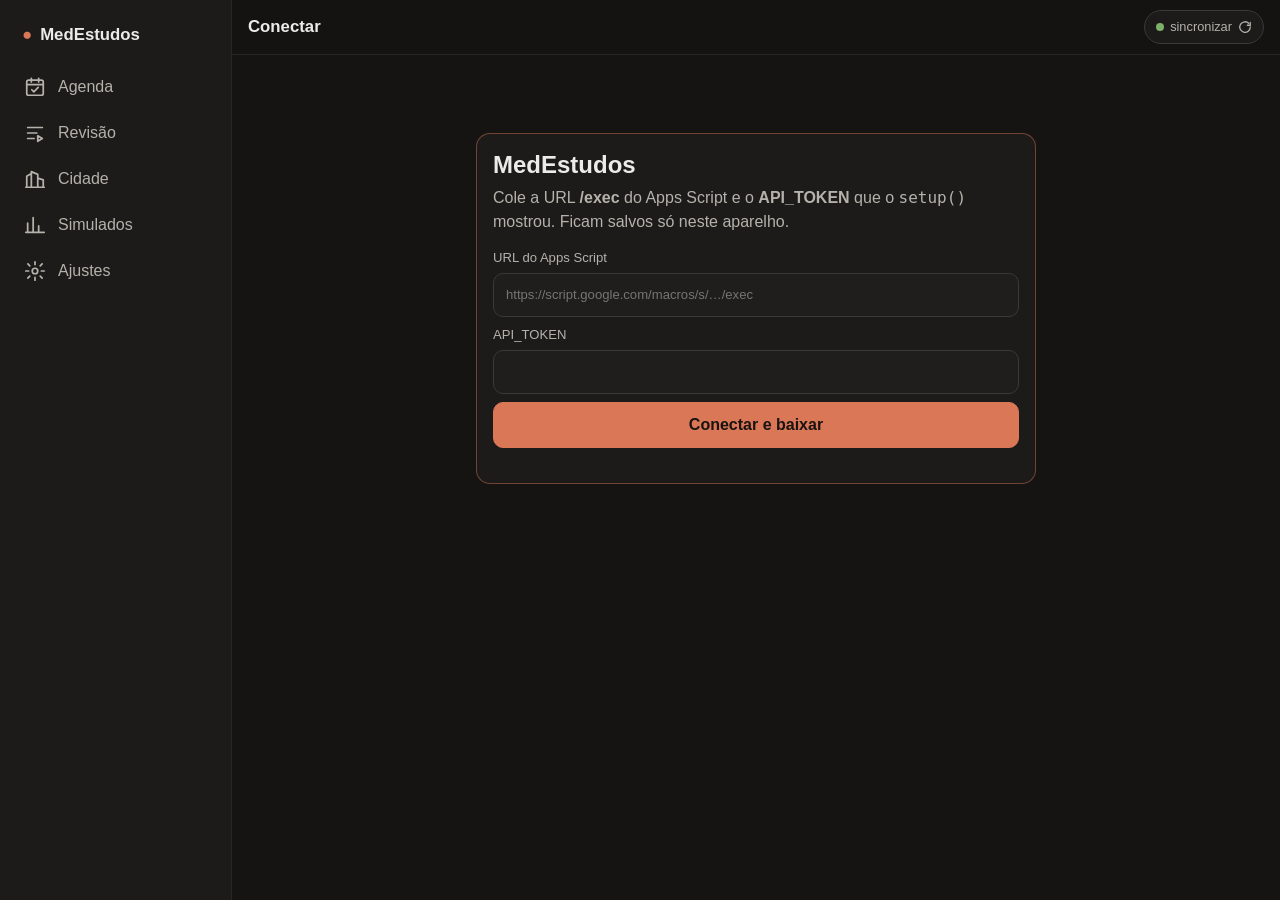
==== commit 917e6a8c: "Modo áudio: resposta falada no iPhone, texto da resposta no player, voz aprimorada automática - iOS " ====
--- a/index.html
+++ b/index.html
@@ -211,6 +211,11 @@
 .pl-txt{padding:10px 4px}.pl-txt h2{font-size:1.15rem;margin:6px 0 2px}
 .pl-ctl{display:flex;justify-content:center;align-items:center;gap:34px;padding:6px 0}
 .pl-ctl button{background:none;border:0;color:var(--tx);padding:10px}.pl-ctl .pp{background:var(--ac);color:#141312;border-radius:50%;width:76px;height:76px;display:flex;align-items:center;justify-content:center}
+
+.pl-img{flex:1 1 0}
+.pl-resp{flex:1 1 0;min-height:0;overflow:auto;background:var(--s1);border:1px solid var(--s2);border-radius:14px;padding:12px 14px;font-size:.92rem;line-height:1.5;margin-bottom:6px}
+.pl-resp h3.h-doc{font-size:.95rem;margin:10px 0 2px;color:var(--ac2)}.pl-resp ul{padding-left:18px;margin:2px 0}
+.pl-fase{text-align:center;font-size:.85rem;color:var(--tx2);min-height:1.2em}
 </style>
 </head>
 <body>
@@ -227,7 +232,7 @@
 <div id="toast" role="status" aria-live="polite"></div>
 <script>
 'use strict';
-const VERSAO_APP = '5.0-drops';
+const VERSAO_APP = '5.1-drops';
 /* ---------------- utilidades ---------------- */
 const $ = (s, el = document) => el.querySelector(s);
 const $$ = (s, el = document) => Array.from(el.querySelectorAll(s));
@@ -493,7 +498,8 @@
   v.innerHTML = `<div class="card col">
       <h3>Modo áudio</h3>
       <label class="campo">Pausa para pensar: <b id="pzv">${S.local.pausa}s</b><input type="range" min="5" max="15" step="1" id="pz" value="${S.local.pausa}"></label>
-      <label class="campo">Voz<select id="vz"><option value="">Automática (pt-BR)</option>${vozes.map(x => `<option ${x.name === S.local.voz ? 'selected' : ''}>${esc(x.name)}</option>`).join('')}</select></label>
+      <label class="campo">Voz<select id="vz"><option value="">Automática (a melhor instalada)</option>${vozes.slice().sort((a, b) => Fala.nota(b) - Fala.nota(a)).map(x => `<option value="${esc(x.name)}" ${x.name === S.local.voz ? 'selected' : ''}>${esc(x.name)}${Fala.nota(x) >= 20 ? ' ★' : ''}</option>`).join('')}</select></label>
+      <p class="mut2 mpeq">Voz robótica? No iPhone: Ajustes › Acessibilidade › Conteúdo Falado › Vozes › Português (Brasil) › baixe <b>Luciana</b> ou <b>Felipe</b> na versão <b>Aprimorada</b> (ou Premium). Depois feche e abra o app: ela é escolhida sozinha (★).</p>
       <label class="campo">Velocidade: <b id="vlv">${S.local.vel || 1}×</b><input type="range" min="0.8" max="1.4" step="0.05" id="vl" value="${S.local.vel || 1}"></label>
       <button class="bt" id="tst">🔊 Testar voz</button></div>
     <div class="card col"><h3>Offline</h3><p class="mut peq">Textos e infográficos dos próximos 7 dias ficam no aparelho. Abra o app com internet antes de viajar.</p>
@@ -683,24 +689,36 @@
 
 /* ---------- Fala: Web Speech API pt-BR (offline com a voz do aparelho) ---------- */
 const Fala = {
+  _vivas: [], // o iOS descarta utterances sem referência e o onend nunca dispara
   vozes() { return (speechSynthesis.getVoices() || []).filter(x => /^pt/i.test(x.lang)); },
-  voz() { const vs = this.vozes(); return vs.find(x => x.name === S.local.voz) || vs.find(x => /pt[-_]BR/i.test(x.lang) && /luciana|google|francisca|felipe/i.test(x.name)) || vs.find(x => /pt[-_]BR/i.test(x.lang)) || vs[0] || null; },
+  /** Qualidade da voz: Premium > Aprimorada/Enhanced > comum. As compactas soam robóticas. */
+  nota(v) { const n = v.name + ' ' + (v.voiceURI || ''); return (/premium/i.test(n) ? 30 : /aprimorad|enhanced|neural|natural/i.test(n) ? 20 : 0) + (/pt[-_]BR/i.test(v.lang) ? 5 : 0) + (/google/i.test(n) ? 3 : 0) + (/compact/i.test(n) ? -10 : 0); },
+  voz() { const vs = this.vozes(); return vs.find(x => x.name === S.local.voz) || vs.slice().sort((a, b) => this.nota(b) - this.nota(a))[0] || null; },
   /** Quebra em frases (≤ 220 caracteres): evita o corte de falas longas em alguns navegadores. */
   pedacos(t) {
-    const fr = String(t || '').replace(/\*\*/g, '').replace(/\s+/g, ' ').match(/[^.!?;:]+[.!?;:]*/g) || [];
+    const fr = String(t || '').replace(/\*\*/g, '').replace(/\s+/g, ' ').match(/[^.!?]+[.!?]*/g) || [];
     const out = []; fr.forEach(f => { f = f.trim(); if (!f) return; while (f.length > 220) { const k = f.lastIndexOf(',', 220) > 60 ? f.lastIndexOf(',', 220) + 1 : 220; out.push(f.slice(0, k)); f = f.slice(k).trim(); } if (f) out.push(f); });
     return out;
   },
+  parar() { if (speechSynthesis.speaking || speechSynthesis.pending) speechSynthesis.cancel(); },
   falar(texto, fim, token) {
-    const ps = this.pedacos(texto); let i = 0;
+    const ps = this.pedacos(texto); let i = 0, vigia = null;
+    const vivo = () => !token || token === Player.token;
     const prox = () => {
-      if (token && token !== Player.token) return;
+      clearTimeout(vigia);
+      if (!vivo()) return;
       if (i >= ps.length) { fim(); return; }
-      const u = new SpeechSynthesisUtterance(ps[i++]); u.lang = 'pt-BR'; u.rate = S.local.vel || 1; const vz = this.voz(); if (vz) u.voice = vz;
-      u.onend = prox; u.onerror = e => { if (e.error !== 'interrupted' && e.error !== 'canceled') prox(); };
+      const frase = ps[i++], u = new SpeechSynthesisUtterance(frase);
+      u.lang = 'pt-BR'; u.rate = S.local.vel || 1; const vz = this.voz(); if (vz) u.voice = vz;
+      let feito = false; const seguir = () => { if (feito) return; feito = true; this._vivas = this._vivas.filter(x => x !== u); prox(); };
+      u.onend = seguir; u.onerror = e => { if (e.error !== 'interrupted' && e.error !== 'canceled') seguir(); };
+      this._vivas.push(u);
       speechSynthesis.speak(u);
+      // vigia: se o iOS não disparar onend, segue sozinho depois do tempo estimado da frase
+      vigia = setTimeout(() => { if (vivo() && !speechSynthesis.speaking) seguir(); }, 4000 + frase.length * 90 / (S.local.vel || 1));
     };
-    speechSynthesis.cancel(); prox();
+    // iOS: cancel() seguido de speak() no mesmo instante engole a fala nova → só cancela se precisar e espera
+    if (speechSynthesis.speaking || speechSynthesis.pending) { speechSynthesis.cancel(); setTimeout(prox, 350); } else prox();
   }
 };
 if ('speechSynthesis' in window) speechSynthesis.onvoiceschanged = () => { };
@@ -721,6 +739,7 @@
     const el = document.createElement('div'); el.id = 'player';
     el.innerHTML = `<div class="pl-top"><button id="plX" aria-label="Fechar">${ico('fechar')}</button><span id="plN" class="mut peq"></span><span></span></div>
       <div id="plImg" class="pl-img"></div><div class="pl-txt"><div id="plTag" class="chips"></div><h2 id="plT"></h2><p id="plE" class="mut peq"></p></div>
+      <div id="plR" class="pl-resp" hidden></div><div id="plFase" class="pl-fase"></div>
       <div class="pl-ctl"><button id="plA">${ico('ant', 30)}</button><button id="plP" class="pp">${ico('pause', 34)}</button><button id="plS">${ico('prox', 30)}</button></div>`;
     document.body.appendChild(el); document.body.classList.add('sem-scroll');
     $('#plX').onclick = () => this.fechar(); $('#plA').onclick = () => this.ir(this.i - 1); $('#plS').onclick = () => this.ir(this.i + 1);
@@ -742,6 +761,7 @@
     const x = this.fila[this.i];
     $('#plN').textContent = (this.i + 1) + ' / ' + this.fila.length;
     $('#plTag').innerHTML = `<span class="chip ${x.kind === 'drop' ? 'ac' : 'rx'}">${rotulo(x)}</span><span class="chip">${esc(x.area || '')}</span>`;
+    $('#plR').hidden = true; $('#plR').innerHTML = ''; $('#plFase').textContent = '';
     $('#plT').textContent = x.assunto; $('#plE').textContent = x.kind === 'drop' ? GATILHO : String(x.frente || '').replace(/\*\*/g, '');
     const u = x.kind === 'drop' ? await imgURL(x.img) : '';
     if (this.fila[this.i] !== x) return;
@@ -752,9 +772,9 @@
     }
   },
   roteiro(x) {
-    const intro = x.kind === 'drop' ? 'Drop: ' + x.assunto + '. ' + GATILHO : 'Flashcard de ' + x.assunto + '. ' + String(x.frente || '');
+    const intro = x.kind === 'drop' ? 'Drop de ' + (x.area || '') + '. ' + x.assunto + '. ' + GATILHO : 'Flashcard de ' + x.assunto + '. ' + String(x.frente || '');
     const resp = x.kind === 'drop' ? (x.audio || x.leitura || '') : (x.audio || x.verso || '');
-    return { intro, resp: String(resp).replace(/^### /gm, '').replace(/^\s*- /gm, '') };
+    return { intro, resp: String(resp).replace(/^### /gm, '').replace(/^\s*- /gm, '').replace(/\*\*/g, '').replace(/→/g, ', então ').replace(/≥/g, ' maior ou igual a ').replace(/≤/g, ' menor ou igual a ').replace(/</g, ' menor que ').replace(/>/g, ' maior que ').replace(/\$[^$]*\$/g, ' ') };
   },
   tocar() {
     this.tocando = true; this.acordar(); $('#plP').innerHTML = ico('pause', 34);
@@ -762,15 +782,27 @@
     if ('mediaSession' in navigator) navigator.mediaSession.playbackState = 'playing';
     this.item();
   },
+  resposta(x) {
+    const el = $('#plR'); if (!el) return;
+    el.innerHTML = md2(x.kind === 'drop' ? (x.leitura || x.audio) : x.verso) || '<p class="mut">Sem texto.</p>';
+    el.hidden = false; el.scrollTop = 0;
+  },
+  fase(t) { const el = $('#plFase'); if (el) el.textContent = t; },
   item() {
-    clearTimeout(this.timer);
+    clearTimeout(this.timer); clearInterval(this._cont);
     if (this.i >= this.fila.length) { this.concluir(); return; }
     const tk = ++this.token, x = this.fila[this.i], r = this.roteiro(x);
     this.mostrar();
+    this.fase('🔊 Pergunta');
     Fala.falar(r.intro, () => {
+      let falta = S.local.pausa; this.fase('💭 Pense… ' + falta + 's');
+      this._cont = setInterval(() => { if (tk !== this.token) { clearInterval(this._cont); return; } falta--; if (falta > 0) this.fase('💭 Pense… ' + falta + 's'); }, 1000);
       this.timer = setTimeout(() => {
+        clearInterval(this._cont);
         if (tk !== this.token) return;
+        this.resposta(x); this.fase('🔊 Resposta');
         Fala.falar(r.resp || 'Este item ainda não tem texto de áudio.', () => {
+          this.fase('✓');
           this.ouvidos.add(x.assunto);
           this.timer = setTimeout(() => { if (tk === this.token) { this.i++; this.item(); } }, 3000);
         }, tk);
@@ -778,7 +810,7 @@
     }, tk);
   },
   pausar() {
-    this.tocando = false; this.token++; clearTimeout(this.timer); speechSynthesis.cancel();
+    this.tocando = false; this.token++; clearTimeout(this.timer); clearInterval(this._cont); Fala.parar(); this.fase('⏸ Pausado');
     $('#plP').innerHTML = ico('play', 34); if ('mediaSession' in navigator) navigator.mediaSession.playbackState = 'paused';
     if (this.lock) { this.lock.release().catch(() => { }); this.lock = null; }
   },
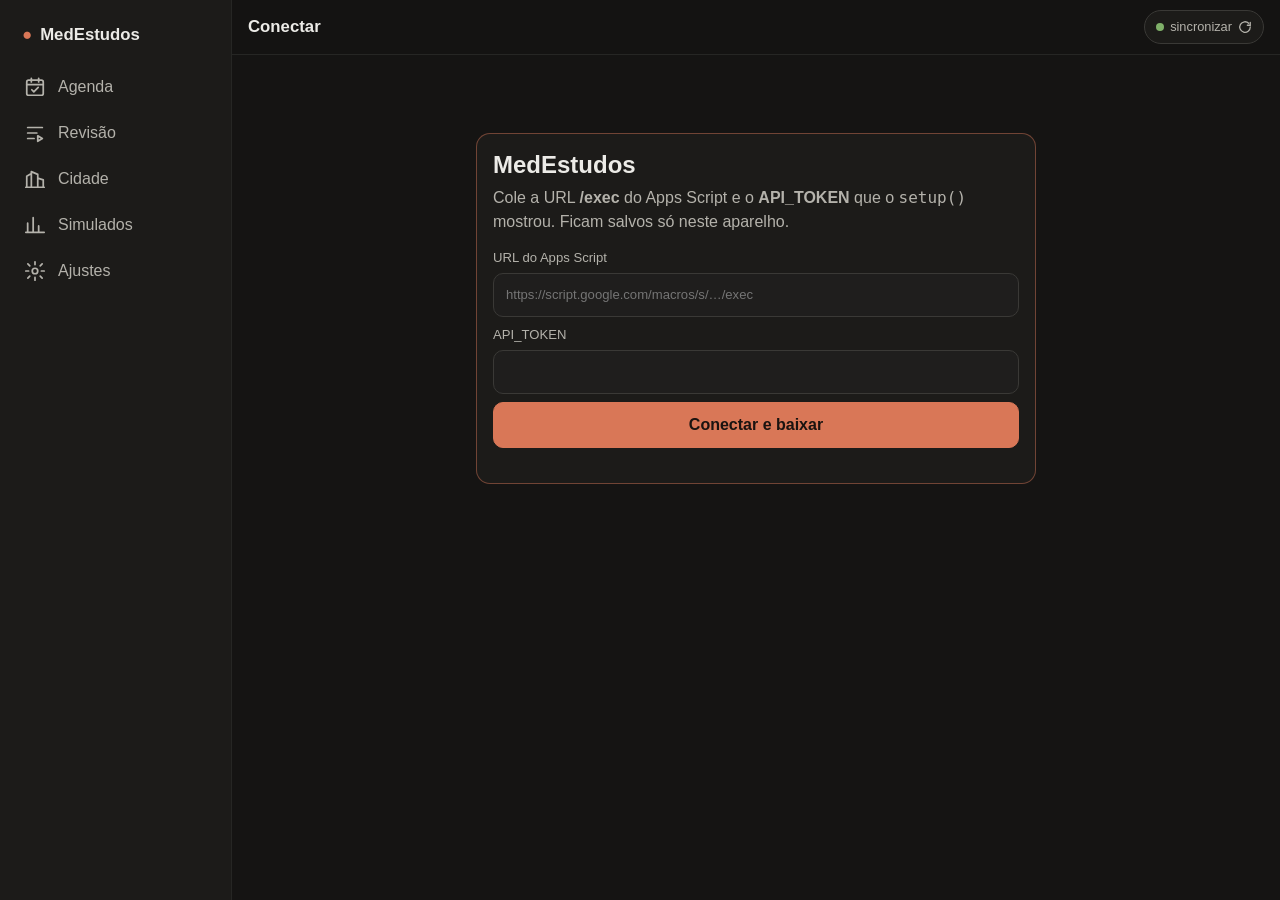
==== commit 691cf482: "Voz natural gratuita: áudio dos Drops e flashcards com Gemini TTS (plano grátis) - Voz.gs: gera WAV " ====
--- a/index.html
+++ b/index.html
@@ -232,7 +232,7 @@
 <div id="toast" role="status" aria-live="polite"></div>
 <script>
 'use strict';
-const VERSAO_APP = '5.1-drops';
+const VERSAO_APP = '5.2-voz';
 /* ---------------- utilidades ---------------- */
 const $ = (s, el = document) => el.querySelector(s);
 const $$ = (s, el = document) => Array.from(el.querySelectorAll(s));
@@ -440,10 +440,25 @@
   }
   return (IMG[id] = d || '');
 }
+/** Áudio natural (Gemini) guardado como Blob no aparelho → toca offline. */
+const AUD = {};
+async function audURL(id, baixar = true) {
+  if (!id) return '';
+  if (AUD[id]) return AUD[id];
+  let b = await DB.imgGet('aud:' + id).catch(() => null);
+  if (!b && baixar && navigator.onLine && S.cred) {
+    try {
+      const j = await apiGet({ action: 'audio', id });
+      const bin = atob(j.b64), u8 = new Uint8Array(bin.length); for (let i = 0; i < bin.length; i++) u8[i] = bin.charCodeAt(i);
+      b = new Blob([u8], { type: j.mime || 'audio/wav' }); await DB.imgSet('aud:' + id, b);
+    } catch (e) { return ''; }
+  }
+  return b ? (AUD[id] = URL.createObjectURL(b)) : '';
+}
 async function baixarImagens() {
-  const lim = somaDias(isoDia(), 7);
-  const ids = ((B().revisao || {}).drops || []).filter(d => d.img && d.prox <= lim).map(d => d.img);
-  for (const id of ids) await imgURL(id);
+  const lim = somaDias(isoDia(), 7), R = B().revisao || {};
+  const itens = [...(R.drops || []), ...(R.flash || [])].filter(d => d.prox <= lim);
+  for (const d of itens) { if (d.img) await imgURL(d.img); if (d.aud) await audURL(d.aud); }
 }
 
 /* ---------------- navegação ---------------- */
@@ -511,7 +526,7 @@
   $('#vl').oninput = e => { S.local.vel = +e.target.value; $('#vlv').textContent = S.local.vel + '×'; salvarLocal(); };
   $('#vz').onchange = e => { S.local.voz = e.target.value; salvarLocal(); };
   $('#tst').onclick = () => Fala.falar('Olá, Bruno. Esta é a voz da sua revisão.', () => { });
-  $('#bx').onclick = async () => { $('#bxm').textContent = 'Baixando…'; await sincronizar(true); await baixarImagens(); $('#bxm').textContent = 'Pronto: ' + (await DB.imgKeys()).length + ' infográfico(s) no aparelho.'; };
+  $('#bx').onclick = async () => { $('#bxm').textContent = 'Baixando…'; await sincronizar(true); await baixarImagens(); const ks = await DB.imgKeys(); $('#bxm').textContent = 'Pronto: ' + ks.filter(k => !String(k).startsWith('aud:')).length + ' infográfico(s) e ' + ks.filter(k => String(k).startsWith('aud:')).length + ' áudio(s) no aparelho.'; };
   if ($('#rc')) $('#rc').onclick = () => { S.cred = null; Rota.render(); };
 };
 
@@ -655,7 +670,7 @@
     ${R.pendentesGeracao ? `<p class="mut2 mpeq" style="margin:8px 2px">${R.pendentesGeracao} Drop(s) em produção para esta semana.</p>` : ''}
     <div class="sec"><h2>Hoje</h2>${fila.length ? '<button class="bt peq" id="ler">Revisar na tela</button>' : ''}</div>
     <div class="card"><div class="lista">${fila.map((x, i) => `<div class="item" data-i="${i}"><span class="chip ${x.kind === 'drop' ? 'ac' : 'rx'}">${rotulo(x)}</span>
-      <div class="mid"><div class="t">${esc(x.assunto)}</div><div class="mpeq mut">${esc(x.area || '')}${x.esp && x.esp !== x.area ? ' · ' + esc(x.esp) : ''}${x.erros ? ' · ' + x.erros + ' erro(s)' : ''}</div></div>${ico('seta', 18)}</div>`).join('') || '<div class="vazio">Nada para hoje. 🎉</div>'}</div></div>
+      <div class="mid">${x.aud ? '<span class="mpeq" title="voz natural">🎧</span> ' : ''}<div class="t">${esc(x.assunto)}</div><div class="mpeq mut">${esc(x.area || '')}${x.esp && x.esp !== x.area ? ' · ' + esc(x.esp) : ''}${x.erros ? ' · ' + x.erros + ' erro(s)' : ''}</div></div>${ico('seta', 18)}</div>`).join('') || '<div class="vazio">Nada para hoje. 🎉</div>'}</div></div>
     <div class="sec"><h2>Próximos</h2></div>
     <div class="card"><div class="lista">${prox.map(x => `<div class="lin esp peq"><span>${esc(x.assunto)} <span class="mut2">${rotulo(x)}</span></span><span class="num mut">${brDia(x.prox)}</span></div>`).join('') || '<div class="vazio">—</div>'}</div></div>`;
   $('#ouvir').onclick = () => Player.abrir(filaDoDia(), 0);
@@ -778,8 +793,14 @@
   },
   tocar() {
     this.tocando = true; this.acordar(); $('#plP').innerHTML = ico('pause', 34);
+    if ('mediaSession' in navigator) navigator.mediaSession.playbackState = 'playing';
+    if (this.pausadoNoArquivo && this.audio) { // continua o áudio natural de onde parou
+      this.pausadoNoArquivo = false; this.emArquivo = true; this.fase('🔊 Resposta');
+      const tk = ++this.token, x = this.fila[this.i];
+      this.audio.onended = () => { this.silencio(); if (tk === this.token) { this.ouvidos.add(x.assunto); this.fase('✓'); this.timer = setTimeout(() => { if (tk === this.token) { this.i++; this.item(); } }, 3000); } };
+      this.audio.play().catch(() => this.item()); return;
+    }
     if (this.audio) this.audio.play().catch(() => { });
-    if ('mediaSession' in navigator) navigator.mediaSession.playbackState = 'playing';
     this.item();
   },
   resposta(x) {
@@ -788,6 +809,14 @@
     el.hidden = false; el.scrollTop = 0;
   },
   fase(t) { const el = $('#plFase'); if (el) el.textContent = t; },
+  /** Toca o áudio natural no MESMO elemento <audio> do silêncio (o iOS já liberou esse elemento no toque do Play). */
+  async arquivo(url, tk, fim) {
+    const a = this.audio; if (!a) return false;
+    a.onended = null; a.loop = false; a.src = url; a.volume = 1; a.currentTime = 0;
+    a.onended = () => { this.silencio(); if (tk === this.token) fim(); };
+    try { await a.play(); this.emArquivo = true; return true; } catch (e) { this.silencio(); return false; }
+  },
+  silencio() { const a = this.audio; if (!a) return; this.emArquivo = false; a.onended = null; a.loop = true; a.src = SILENCIO; a.volume = 0.01; if (this.tocando) a.play().catch(() => { }); },
   item() {
     clearTimeout(this.timer); clearInterval(this._cont);
     if (this.i >= this.fila.length) { this.concluir(); return; }
@@ -797,10 +826,17 @@
     Fala.falar(r.intro, () => {
       let falta = S.local.pausa; this.fase('💭 Pense… ' + falta + 's');
       this._cont = setInterval(() => { if (tk !== this.token) { clearInterval(this._cont); return; } falta--; if (falta > 0) this.fase('💭 Pense… ' + falta + 's'); }, 1000);
-      this.timer = setTimeout(() => {
+      this.timer = setTimeout(async () => {
         clearInterval(this._cont);
         if (tk !== this.token) return;
         this.resposta(x); this.fase('🔊 Resposta');
+        const url = x.aud ? await audURL(x.aud) : '';
+        if (tk !== this.token) return;
+        const depois = () => {
+          this.ouvidos.add(x.assunto); this.fase('✓');
+          this.timer = setTimeout(() => { if (tk === this.token) { this.i++; this.item(); } }, 3000);
+        };
+        if (url && await this.arquivo(url, tk, depois)) return;
         Fala.falar(r.resp || 'Este item ainda não tem texto de áudio.', () => {
           this.fase('✓');
           this.ouvidos.add(x.assunto);
@@ -811,11 +847,13 @@
   },
   pausar() {
     this.tocando = false; this.token++; clearTimeout(this.timer); clearInterval(this._cont); Fala.parar(); this.fase('⏸ Pausado');
+    if (this.audio) { if (this.emArquivo) { this.pausadoNoArquivo = true; this.audio.onended = null; } this.audio.pause(); }
     $('#plP').innerHTML = ico('play', 34); if ('mediaSession' in navigator) navigator.mediaSession.playbackState = 'paused';
     if (this.lock) { this.lock.release().catch(() => { }); this.lock = null; }
   },
   ir(i) {
     if (i < 0 || i > this.fila.length) return;
+    this.pausadoNoArquivo = false; if (this.emArquivo) this.silencio();
     this.i = Math.min(i, this.fila.length - 1);
     if (this.tocando) this.item(); else this.mostrar();
   },
